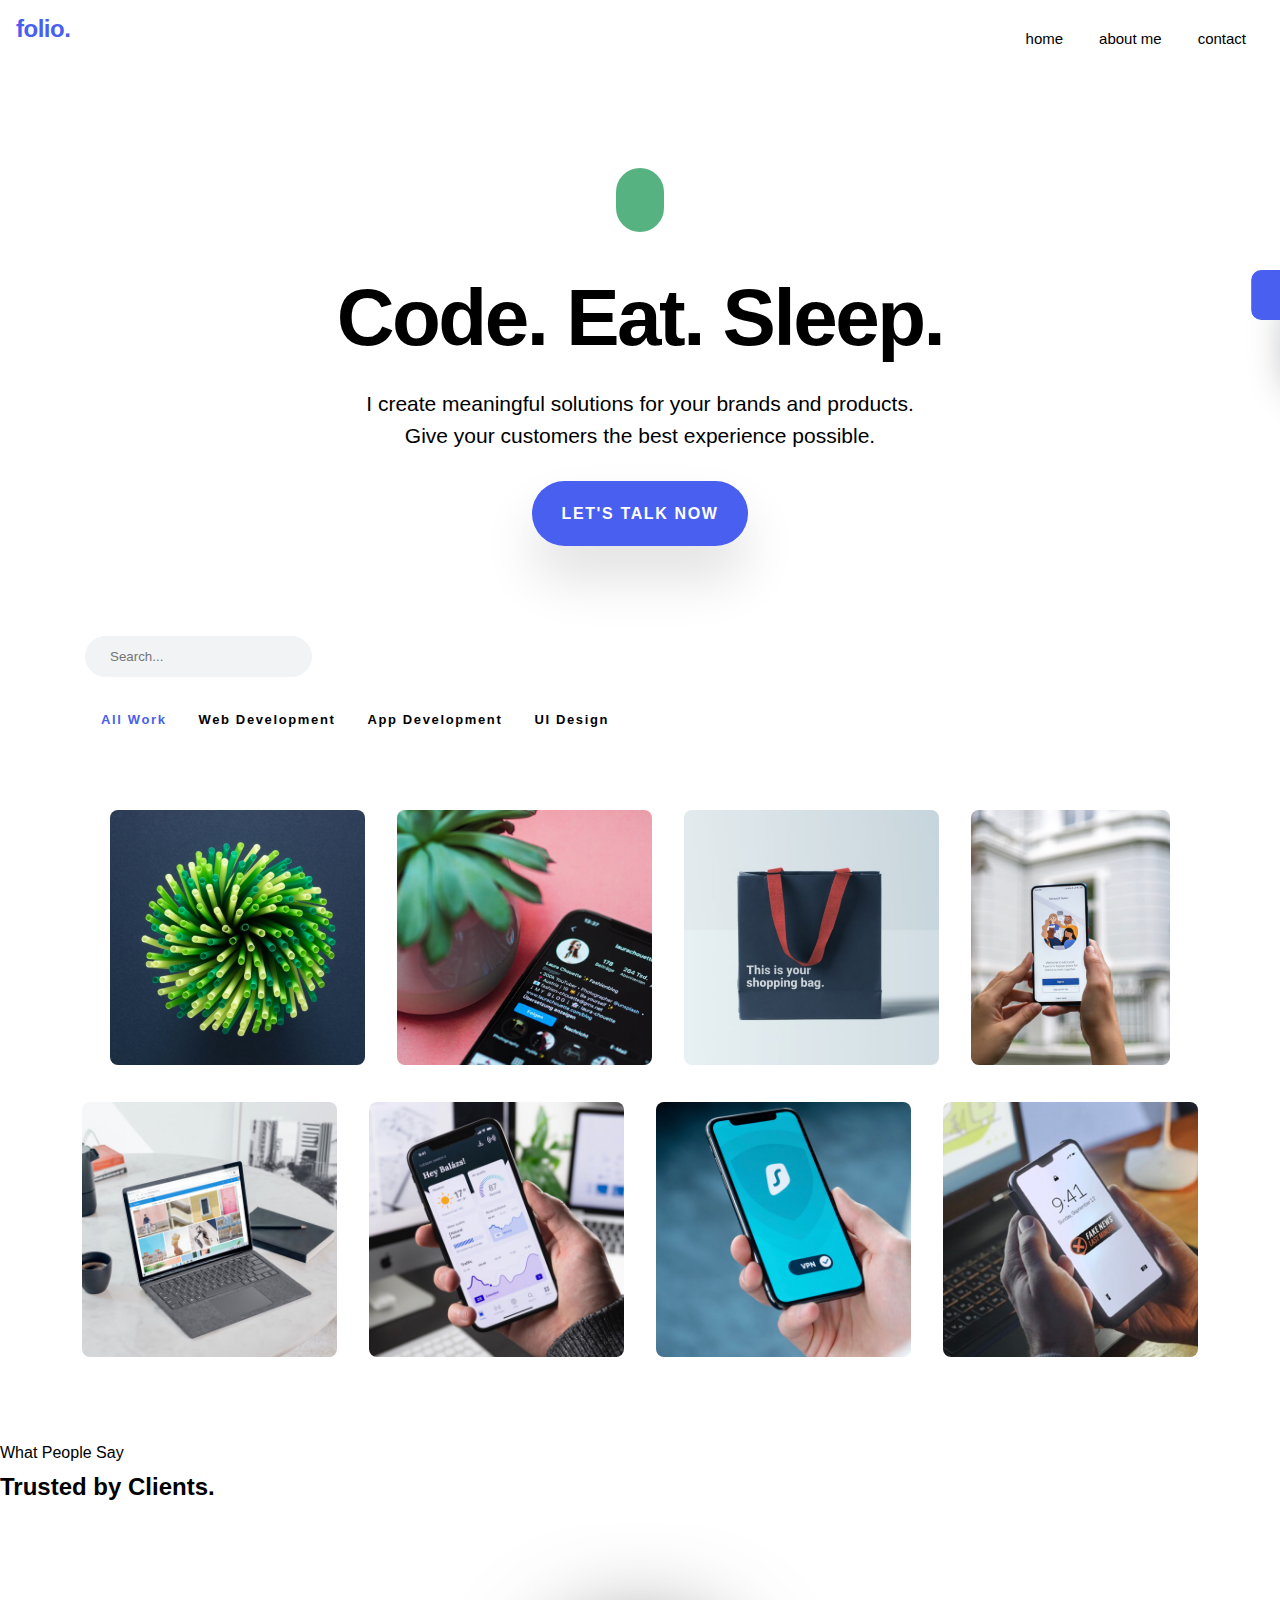
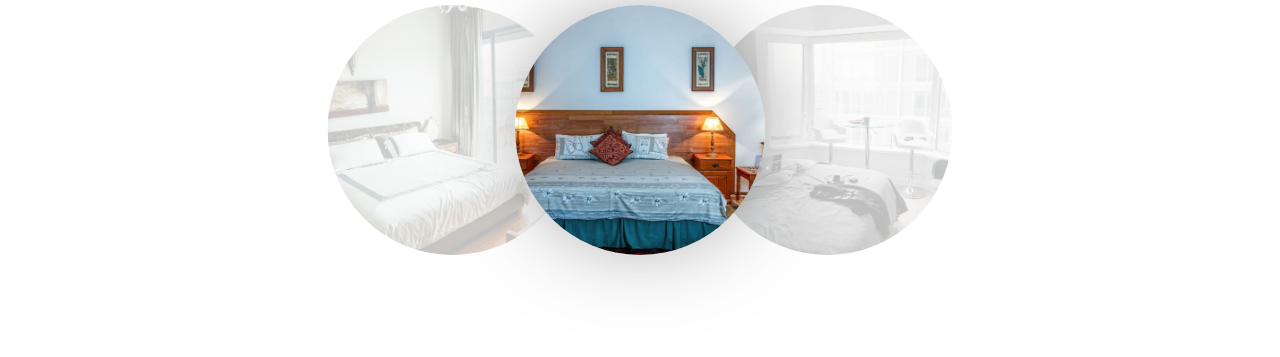
==== index.html @ 7007fe7b "first commit" ====
<!DOCTYPE html>
<html lang="en">
<head>
	<meta charset="UTF-8">
	<meta name="viewport" content="width=device-width, initial-scale=1.0">
	<link rel="stylesheet" href="https://cdnjs.cloudflare.com/ajax/libs/font-awesome/5.15.2/css/all.min.css" integrity="sha512-HK5fgLBL+xu6dm/Ii3z4xhlSUyZgTT9tuc/hSrtw6uzJOvgRr2a9jyxxT1ely+B+xFAmJKVSTbpM/CuL7qxO8w==" crossorigin="anonymous" />
	<link rel="stylesheet" href="css/theme.css">
	<link rel="stylesheet" href="css/base.css">
	<link rel="stylesheet" href="css/styles.css">
	<title>Document</title>
</head>
<body>
	<div class="theme-panel">
		<div class="theme-body">
			<span class="text">Change Theme</span>
			<label class="theme-switch" for="checkbox">
				<div class="btn-group">
					<button id="light" class="switcher-btn" data-toggle="light">Light</button>
					<button id="dark" class="switcher-btn" data-toggle="dark">Dark</button>
				</div>
			</label>
			<button class="theme-tab">
				<i class="fas fa-chevron-left"></i>
			</button>
		</div>
		
	</div>
	<main class="site-wrapper">
		<!-- Header -->
		<header class="site-header">
			<nav class="navbar">
				<div class="brand-logo">
					<a href="index.html"><h2>folio.</h2></a>
				</div>
				<div class="navbar-nav">
					<ul class="ul-defaults-none main-menu">
						<li class="nav-item">Home</li>
						<li class="nav-item" data-open="about">About Me</li>
						<li class="nav-item" data-open="contact">Contact</li>
					</ul>
				</div>
			</nav>
		</header>

		<!-- Hero Section -->
		<section class="hero-bg">
			<div class="container">
				<div class="hero-content">
					<span class="code-icon">
						<i class="fas fa-code"></i>
					</span>
					<div class="hero-message">
						<h2 class="header-lg">Code. Eat. Sleep.</h2>
						<div class="par">I create meaningful solutions for your brands and products.
							<br/>
							Give your customers the best experience possible.</div>
					</div>
					<div class="btn btn-primary rounded-pill hero-cta">
						<a href="#" data-open="contact">Let's talk now</a>
					</div>
				</div>
			</div>
		</section>

		<section class="portfolio-section">
			<div class="container">
				<div class="search-container">
					<label for="search">
						<input id="search" type="text" class="search-input" placeholder="Search...">
						<i class="fas fa-search"></i>
				</label>
				</div>
				<ul class="portfolio-filter-nav ul-defaults-none">
					<li class="filter-link active" data-filter="all">All Work</li>
					<li class="filter-link" data-filter="web">Web Development</li>
					<li class="filter-link" data-filter="apps">App Development</li>
					<li class="filter-link" data-filter="ui">UI Design</li>
				</ul>

			</div>
				<div class="container-fluid">
					<div class="portfolio-grid">
						
						
						<div id="web" class="portfolio-card" data-item="web" data-open="web-1">
							<div class="card-body">
								<img src="./assets/images/portfolio-1.jpg" alt="portfolio item">
								<a href="#" class="card-popup-box">
									<div>Web Development</div>
									<h3>Travel Website</h3>
								</a>
							</div>
						</div>

						<div id="web"  class="portfolio-card" data-item="web" data-open="web-2">
							<div class="card-body">
								<img src="./assets/images/portfolio-2.jpg" alt="portfolio item">
								<a href="#" class="card-popup-box">
									<div>Web Development</div>
									<h3>Food Website</h3>
								</a>
							</div>
						</div>

						<div id="apps" class="portfolio-card" data-item="apps" data-open="app-1">
							<div class="card-body">
								<img src="./assets/images/portfolio-3.jpg" alt="portfolio item">
								<a href="#" class="card-popup-box">
									<div>App Development</div>
									<h3>Travel App</h3>
								</a>
							</div>
						</div>

						<div id="apps" class="portfolio-card" data-item="apps" data-open="app-2">
							<div class="card-body">
								<img src="./assets/images/portfolio-4.jpg" alt="portfolio item">
								<a href="#" class="card-popup-box">
									<div>App Development</div>
									<h3>Food App</h3>
								</a>
							</div>
						</div>

						<div id="web" class="portfolio-card" data-item="web" data-open="web-3">
							<div class="card-body">
								<img src="./assets/images/portfolio-5.jpg" alt="portfolio item">
								<a href="#" class="card-popup-box">
									<div>Web Development</div>
									<h3>Skate Website</h3>
								</a>
							</div>
						</div>

						<div id="ui"  class="portfolio-card" data-item="ui" data-open="ui-1">
							<div class="card-body">
								<img src="./assets/images/portfolio-6.jpg" alt="portfolio item">
								<a href="#" class="card-popup-box">
									<div>UI Design</div>
									<h3>Video Game</h3>
								</a>
							</div>
						</div>

						<div id="ui" class="portfolio-card" data-item="ui" data-open="ui-2">
							<div class="card-body">
								<img src="./assets/images/portfolio-7.jpg" alt="portfolio item">
								<a href="#" class="card-popup-box">
									<div>UI Design</div>
									<h3>Marketing</h3>
								</a>
							</div>
						</div>

						<div id="apps" class="portfolio-card" data-item="apps" data-open="app-3">
							<div class="card-body">
								<img src="./assets/images/portfolio-8.jpg" alt="portfolio item">
								<a href="#" class="card-popup-box">
									<div>App Development</div>
									<h3>Game App</h3>
								</a>
							</div>
						</div>






						<!-- <div id="apps" class="portfolio-card" data-item="apps" data-open="app-1">
							<a href="#" class="card-img">
								Apps
								<img src="./assets/images/portfolio-mas-7.jpg" alt="portfolio item">
							</a>
							<a href="#" class="card-popup-box">App Popup</a>
						</div> -->
					</div>
				</div>
		</section>

		<section class="reviews">
			<div>What People Say</div>
			<h2>Trusted by Clients.</h2>
			<div class="review-container">
				<div class="review-carousel">
					<img class="item" src="./assets/images/1.jpeg">
					<img class="item"src="./assets/images/2.jpeg">
					<img class="item" src="./assets/images/3.jpeg">
				</div>
				<div class="slide-ctrl-container flex-j-center">
					<button class="slide-ctrl">
						<i class="fas fa-arrow-left"></i>
					</button>
					<button class="slide-ctrl">
						<i class="fas fa-arrow-right"></i>
					</button>
				</div>
			</div>
		</section>
	
		<!-- About Modal -->
		<div class="full-site-modal about-block" id="about" data-animation="zoomInOut">
			<div class="page-header container-fluid">
				<div class="brand-logo">Logo</div>
				<button class="close-modal" aria-label="close modal" data-close>x</button>
			</div>
			<div class="modal-body">ABOUT</div>
		</div>
		<!-- Contact Modal -->
		<div class="full-site-modal contact-block" id="contact" data-animation="zoomInOut">
			<div class="page-header container-fluid">
				<div class="brand-logo">Logo</div>
				<button class="close-modal" aria-label="close modal" data-close>x</button>
			</div>
			<div class="modal-body">CONTACT</div>
		</div>

		<div class="modal" id="web-1" data-animation="slideInOutTop">
			<div class="modal-dialog">
				<div class="brand-logo">Logo</div>
				<button class="close-modal" aria-label="close modal" data-close>x</button>
				<div class="modal-body">Web Project 1</div>
			</div>
		</div>

		<div class="modal" id="app-1" data-animation="slideInOutTop">
			<div class="modal-dialog">
				<div class="brand-logo">Logo</div>
				<button class="close-modal" aria-label="close modal" data-close>x</button>
				<div class="modal-body">APP Project 1</div>
			</div>
		</div>

	</main>

		
		<script src="js/main.js"></script>
</body>
</html>
---- css/theme.css ----
:root {
	--animate-duration: 1s;
	--animate-delay: 1s;
	--animate-repeat: 1;
	--bounceEasing: cubic-bezier(0.51, 0.92, 0.24, 1.15);
}

[data-theme='light'] {
	--bg: #fff;
	--bg-panel: #f1f1f1;
	--bg-opposite: #161c2d;
	--color-headings: #161c2d;
	--color-headings-opposite: #fff;
	--color-headings-opacity: rgba(22, 28, 45, 0.5);
	--color-headings-opacity-opposite: rgba(255, 255, 255, 0.5);
	--color-text-opacity: rgba(22,28,45, 0.7);
	--color-text-opacity-opposite: rgba(255, 255, 255,0.7);
	--color-text: #161c2d;
	--color-text-opposite: #fff;
	--btn-border: rgba(3, 3, 3, 0.3);
	--border-color: #c5c5cf;
}

[data-theme='dark'] {
	--bg: #171a23;
	--bg-panel: #f1f1f1;
	--bg-opposite: #fff;
	--color-headings: #fff;
	--color-headings-opposite: #161c2d;
	--color-headings-opacity: rgba(255, 255, 255, 0.5);
	--color-headings-opacity-opposite: rgba(255, 255, 255, 0.5);
	--color-headings-opacity-opposite: rgba(22, 28, 45, 0.5);
	--color-text-opacity: rgba(255, 255, 255,0.7);
	--color-text-opacity-opposite: rgba(22,28,45, 0.7);
	--color-text: #fff;
	--color-text-opposite: #161c2d;
	--btn-border: rgba(255,255,255,.3);
	--border-color: #383F53;
}

[data-theme='light'] .hero-bg {
	background-image: url("../assets/images/hero-pattern.webp");
	background-position: center;
	background-repeat: no-repeat;
	background-size: cover;
	/* height: 500px; */
}
---- css/base.css ----
article,
section,
footer,
header,
main,
nav {
	display: block;
}

*, *::before, *::after {
	box-sizing: border-box;
}

body {
	margin: 0;
	font-family: "Inter", sans-serif;
	font-size: 1rem;
	font-weight: 400;
	line-height: 1.5;
	color: var(--color-text);
	text-align: left;
	background-color: var(--bg);
}

a {
	color: #495fef;
	text-decoration: none;
	background-color: transparent;
}

h1,
h2,
h3,
h4 {
	color: var(--color-headings);
	margin-top: 0.25rem;
	margin-bottom: 0.5rem;
}

button { outline: none; }

.btn {
	font-weight: 700;
	min-width: 175px;
	display: inline-flex;
	align-items: center;
	justify-content: center;
	text-transform: uppercase;
	transition: .4s;
	letter-spacing: 1.63px;
	height: 65px;
	padding-left: 30px;
	padding-right: 30px;
	box-shadow: 0 32px 54px rgba(3, 3, 3, 0.12);
}

.btn:not(:disabled):not(.disabled),
button:not(:disabled):not(.disabled) {
	cursor: pointer;
}


.btn-primary,
.btn-primary a {
	color: #fff;
	background-color: #495fef;
	border-color: #495fef;
}


.rounded-pill {
	border-radius: 50rem;
}

.header-lg {
	font-size: 5rem;
	letter-spacing: -2.5px;
	line-height: 1.05;	
}

.par {
	font-size: 1.3125rem;
	line-height: 1.5;
	padding-top: 1.25rem;
	padding-bottom: 1.875rem;
}

.container,
.container-fluid {
	width: 100%;
	padding-right: 15px;
	padding-left: 15px;
	margin-right: auto;
	margin-left: auto;
}

.container {
	max-width: 1140px;
}

.ul-defaults-none {
	list-style: none;
	margin: 0;
	padding: 0;
}

.flex-j-center {
	display: flex;
	justify-content: center;
}

.flex-a-center {
	display: flex;
	align-items: center;
}
---- css/styles.css ----
.theme-panel {
	position: fixed;
	right: 0;
	transform: translateX(100%);
	top: 30%;
	z-index: 99;
	transition: .4s;
}

.theme-panel.open {
	transform: translate(0);
}

.theme-body {
	box-shadow: 0 22px 34px rgba(22, 28, 45, 0.18);
	border: transparent;
	background-color: #495fef;
	max-width: 185px;
	padding-left: 13px;
	padding-right: 13px;
	padding-top: 15px;
	padding-bottom: 15px;
	text-align: center;
	border-bottom-left-radius: 25px;
	position: relative;
}



.theme-body .text {
	color: #ffffff;
	font-size: 13px;
	font-weight: 700;
	letter-spacing: -0.09px;
	line-height: 26px;
	padding-bottom: 8px;
	display: inline-flex;
}

.theme-body .btn-group {
	box-shadow: 0 12px 34px rgba(22, 28, 45, 0.2);
	border-radius: 33px;
	background-color: #ffffff;
	overflow: hidden;
	display: flex;
	max-width: 153px;
}

.btn-group .switcher-btn {
	background: transparent;
	border: none;
	width: 50%;
	font-size: 11px;
	font-weight: 700;
	height: 42px;
	padding-left: 15px;
	padding-right: 15px;
	letter-spacing: 1.38px;
	text-transform: uppercase;
}

.btn-group .switcher-btn.active {
	background-color: #ced4e7;
}



.theme-body .theme-tab {
	width: 30px;
	height: 50px;
	display: flex;
	align-items: center;
	justify-content: center;
	border: 0;
	background: #495fef;
	color: #fff;
	font-size: 30px;
	position: absolute;
	left: 1px;
	top: 0;
	border-top-left-radius: 10px;
	border-bottom-left-radius: 10px;
	transform: translateX(-100%);
}

.theme-tab i {
	pointer-events: none;
	transition: .4s;
	font-size: 1rem;
}

.theme-panel.open .theme-tab i {
	transform: scaleX(-1);
}

/* Navbar */
.navbar {
	display: flex;
	flex-flow: row nowrap;
	padding: 0.5rem 1rem;
	justify-content: center;
}

.navbar .brand-logo h2 {
	font-size: 1.5rem;
	letter-spacing: -0.5px;
	line-height: 1.42;
}

.navbar .navbar-nav {
	margin-left: auto;
}

.main-menu .nav-item {
	text-transform: lowercase;
	font-size: 15px;
	line-height: 26px;
	padding: 18px;
}

.navbar ul {
	display: flex;
}

/* HERO Section */
.hero-content {
	padding: 5.625rem 0;
	text-align: center;
}

.code-icon {
	background-color: #56b381;
	color: var(--color-headings-opposite); 
	padding: 1.25rem 1.5rem;
	border-radius: 50rem;
	margin-bottom: 2.5rem;
	display: inline-block;
	text-align: center;
}

.code-icon .fa-code {
	display: inline-block;
	font-size: 2rem;
	letter-spacing: -1.2px;
	line-height: 1.375;
	text-transform: none;
	-webkit-font-smoothing: antialiased;
	font-weight: bolder;
}


/* Portfolio */

.search-container label {
	position: relative;
	display: inline-flex;
	align-items: center;
}

.search-input {
	padding: 0.75rem 1.5rem;
	background-color: #f1f3f5;
	border: 1px solid #f1f3f5;
	border-radius: 50rem;
}

.search-input:focus {
	border-color: #4dabf7;
	outline: none;
	box-shadow: inset 0 1px 1px rgba(0,0,0,0.0125), 0 0 8px rgba(34,139,230,0.5);
}

.search-container .fa-search {
	position: absolute;
	right: 10px;
}

.portfolio-filter-nav {
	display: flex;
	flex-wrap: wrap;
	padding: 2rem 0;
}

.portfolio-filter-nav .filter-link {
	padding: 0 1rem;
	font-size: 0.8125rem;
	line-height: 1.63;
	letter-spacing: 1.63px;
	font-weight: 700;
}

.portfolio-filter-nav .filter-link:hover {
	cursor: pointer;
}

.portfolio-filter-nav .filter-link.active {
	color: #495fef;
}


.portfolio-grid {
	display: flex;
	flex-wrap: wrap;
	padding: 3rem 1rem;
	justify-content: center;
}

/* Portfolio Cards */

.portfolio-card {
	position: relative;
	margin: 0 1rem 1.85rem;
	transition: .4s;
	max-width: 255px;
}

.portfolio-card .card-body {
	/* padding: 1em; */
}

.card-img-wrapper {
	/* object-fit: contain; */
	
}

.card-body img {
	object-fit: cover;
	width: 100%;
	height: 255px;
	border-radius: 8px;
}

.portfolio-card .card-footer {
	text-align: center;
	padding: 1rem 0;
}

.card-popup-box {
	position: absolute;
	bottom: 0;
	left: 20px;
	right: 20px;
	opacity: 0;
	transition: .4s;
	z-index: 1;
	padding: 1.25rem 1.875rem;
}

.card-popup-box:before {
	position: absolute;
	content: "";
	background: var(--bg);
	top: 0;
	left: 0;
	right: 0;
	bottom: 0;
	z-index: -1;
	opacity: .9;
	border-radius: 8px;
}

.card-popup-box div {
	pointer-events: none;
	color: var(--color-text-opacity);
	font-size: 0.8125rem;
	line-height: 1.63;
	letter-spacing: 1.63px;
	padding-bottom: 0.5rem;
	font-weight: 700;
	text-transform: uppercase;
}

.card-popup-box h3 {
	margin-bottom: 0;
}

.portfolio-card:hover .card-popup-box {
	bottom: 20px;
	opacity: 1;
}


.card-popup-box h3 {
	pointer-events: none;
	color: var(--color-headings);
	font-size: 1.3125rem;
	letter-spacing: -0.5px;
	font-weight: 700;
}



/* Testimonials */
.reviews {

}

.review-container {

}

.review-slider {

}




/* .transitioning {} */

/* .modal-open .full-site-modal {
	position: fixed;
    width: 100%;
    height: 100%;
    top: 0px;
    left: 0px;
    background-color: rgb(57, 190, 185);
    overflow: auto;
    z-index: 9999;
    opacity: 1;
    animation-duration: 1s;
} */



.review-container {
	margin: 100px 0;
}
.review-carousel {
	display: flex;
	justify-content: center;
	user-select: none;
	height: 250px;
}

.review-carousel .item {
  position: absolute;
  width: 250px;
  height: 250px;
  border-radius: 50%;
  overflow: hidden;
  transition: all 300ms ease-in-out;
  z-index: -1;
	opacity: 0;
}

.item {
  width: 100%;
  height: 100%;
	object-fit: cover;
}

.item.active {
  opacity: 1;
  z-index: 99;
	box-shadow: 0px 0px 105px -35px rgba(0, 0, 0, 0.75);
	transform: translateX(0);
}

.item.prev {
  z-index: 2;
  opacity: 0.25;
	transform: translateX(-75%)
}

.item.next {
  z-index: 2;
  opacity: 0.25;
  transform: translateX(75%);
}

.slide-ctrl {
  /* color: #fff; */
  font-size: 32px;
  cursor: pointer;
	transition: all 300ms ease-in-out;
	opacity: 0.75;

}

.slide-ctrl:hover {
  opacity: 1;
}

.slide-ctrl:before {
  content: "";
  width: 50px;
  height: 50px;
  background-color: rgba(0, 0, 0, 1);
  border-radius: 50%;
  z-index: -99;
}

button.slide-ctrl {
	background: none;
	border: none;
	outline: none;
}
.slide-ctrl:nth-child(1) {
  padding-right: 5px;
}

.slide-ctrl:nth-child(2) {
  padding-left: 5px;
}

.modal {
  display: flex;
  align-items: center;
  justify-content: center;
  background: rgba(0, 0, 0, 0.8);
	cursor: pointer;
	opacity: 0.8;
}

.modal,
.full-site-modal {
  position: fixed;
  top: 0;
  left: 0;
  right: 0;
  bottom: 0;
  padding: 1rem;
  visibility: hidden;
  opacity: 0;
  transition: all 0.35s ease-in;
}

.modal-dialog {
  position: relative;
  max-width: 800px;
  max-height: 80vh;
  border-radius: 5px;
  background: rgba(0, 0, 0, 0.8);
  overflow: auto;
	cursor: default;
	width: 100%;
}

.full-site-modal {
	background: rgb(57, 190, 185);
}

.full-site-modal.is-visible,
.modal.is-visible {
  visibility: visible;
  opacity: 1;
}


.modal-dialog {
  position: relative;
  max-width: 800px;
  max-height: 80vh;
  border-radius: 5px;
  background: var(--white);
  overflow: auto;
  cursor: default;
}





[data-animation].full-site-modal {
  opacity: 0;
  transition: all 0.5s var(--bounceEasing);
}

[data-animation].is-visible.full-site-modal {
  opacity: 1;
  transition-delay: 0.2s;
}

[data-animation="slideInOutDown"].full-site-modal {
  transform: translateY(100%);
}

[data-animation="slideInOutTop"].full-site-modal {
  transform: translateY(-100%);
}

[data-animation="slideInOutLeft"].full-site-modal {
  transform: translateX(-100%);
}

[data-animation="slideInOutRight"].full-site-modal {
  transform: translateX(100%);
}

[data-animation="zoomInOut"].full-site-modal {
  transform: scale(0.2);
}

[data-animation="zoomInOut"].is-visible.full-site-modal,
[data-animation="slideInOutLeft"].is-visible.full-site-modal {
  transform: none;
}
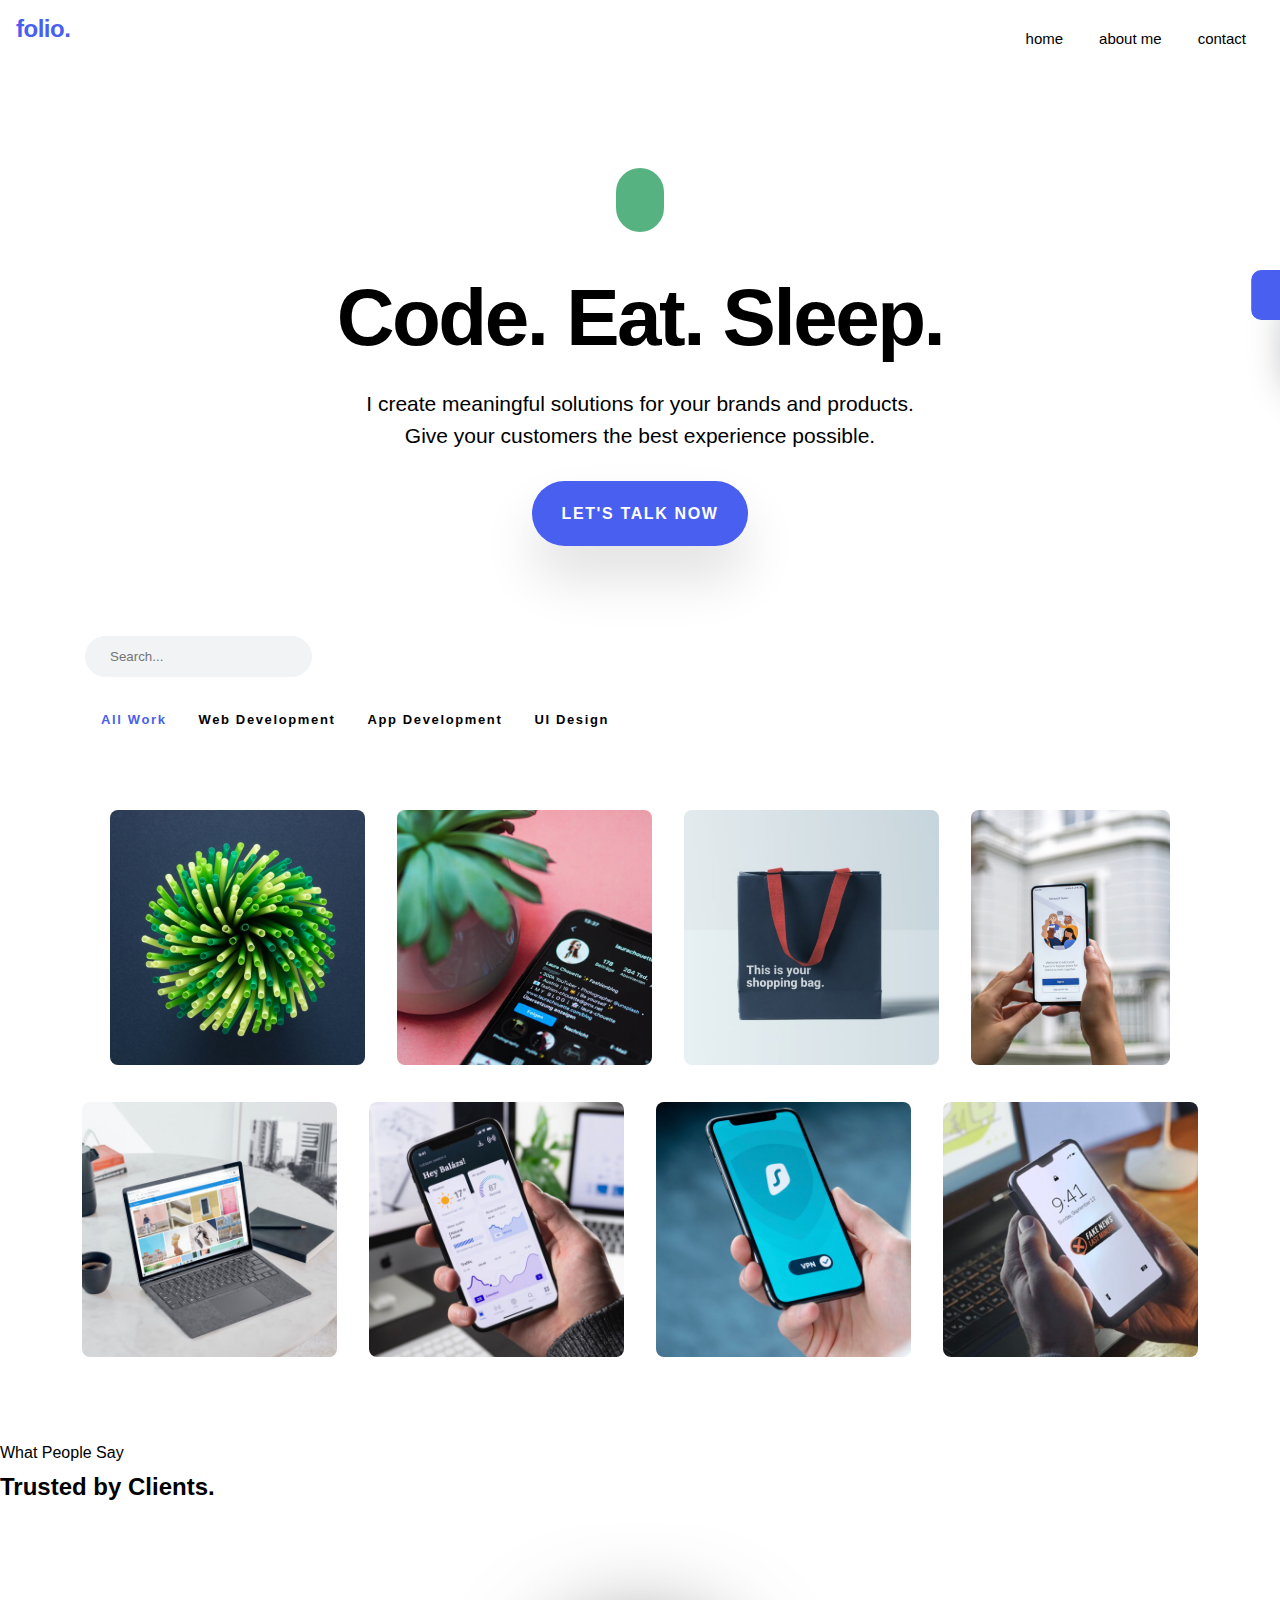
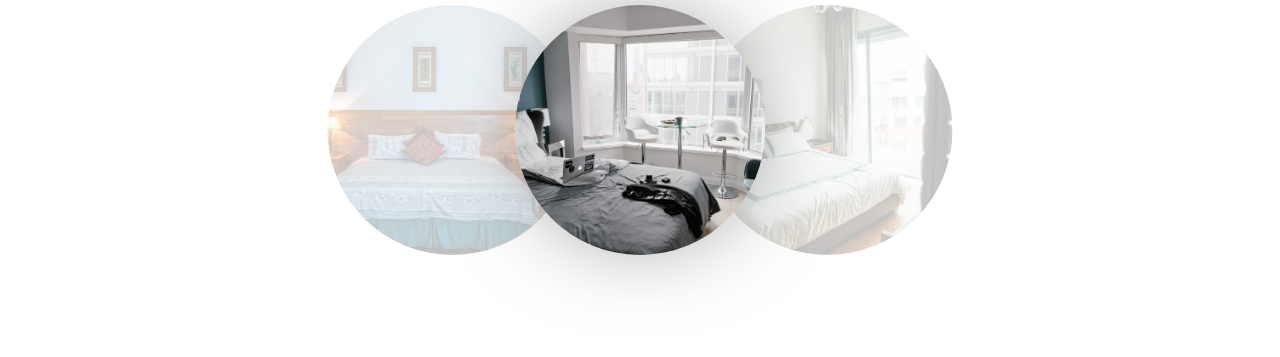
==== commit cc10450a: "removed files" ====
--- a/index.html
+++ b/index.html
@@ -4,9 +4,9 @@
 	<meta charset="UTF-8">
 	<meta name="viewport" content="width=device-width, initial-scale=1.0">
 	<link rel="stylesheet" href="https://cdnjs.cloudflare.com/ajax/libs/font-awesome/5.15.2/css/all.min.css" integrity="sha512-HK5fgLBL+xu6dm/Ii3z4xhlSUyZgTT9tuc/hSrtw6uzJOvgRr2a9jyxxT1ely+B+xFAmJKVSTbpM/CuL7qxO8w==" crossorigin="anonymous" />
-	<link rel="stylesheet" href="css/theme.css">
-	<link rel="stylesheet" href="css/base.css">
-	<link rel="stylesheet" href="css/styles.css">
+	<link rel="stylesheet" href="./css/theme.css">
+	<link rel="stylesheet" href="./css/base.css">
+	<link rel="stylesheet" href="./css/styles.css">
 	<title>Document</title>
 </head>
 <body>
@@ -114,7 +114,7 @@
 
 						<div id="apps" class="portfolio-card" data-item="apps" data-open="app-2">
 							<div class="card-body">
-								<img src="./assets/images/portfolio-4.jpg" alt="portfolio item">
+								<img src="/assets/images/portfolio-4.jpg" alt="portfolio item">
 								<a href="#" class="card-popup-box">
 									<div>App Development</div>
 									<h3>Food App</h3>
@@ -161,19 +161,6 @@
 								</a>
 							</div>
 						</div>
-
-
-
-
-
-
-						<!-- <div id="apps" class="portfolio-card" data-item="apps" data-open="app-1">
-							<a href="#" class="card-img">
-								Apps
-								<img src="./assets/images/portfolio-mas-7.jpg" alt="portfolio item">
-							</a>
-							<a href="#" class="card-popup-box">App Popup</a>
-						</div> -->
 					</div>
 				</div>
 		</section>
@@ -183,9 +170,9 @@
 			<h2>Trusted by Clients.</h2>
 			<div class="review-container">
 				<div class="review-carousel">
-					<img class="item" src="./assets/images/1.jpeg">
-					<img class="item"src="./assets/images/2.jpeg">
-					<img class="item" src="./assets/images/3.jpeg">
+					<img class="item" src="../assets/images/1.jpeg">
+					<img class="item"src="../assets/images/2.jpeg">
+					<img class="item" src="../assets/images/3.jpeg">
 				</div>
 				<div class="slide-ctrl-container flex-j-center">
 					<button class="slide-ctrl">
@@ -234,6 +221,6 @@
 	</main>
 
 		
-		<script src="js/main.js"></script>
+		<script src="../js/main.js"></script>
 </body>
 </html>--- a/css/styles.css
+++ b/css/styles.css
@@ -25,8 +25,6 @@
 	position: relative;
 }
 
-
-
 .theme-body .text {
 	color: #ffffff;
 	font-size: 13px;
@@ -62,8 +60,6 @@
 .btn-group .switcher-btn.active {
 	background-color: #ced4e7;
 }
-
-
 
 .theme-body .theme-tab {
 	width: 30px;
@@ -197,7 +193,11 @@
 	color: #495fef;
 }
 
-
+.portfolio-section {
+	max-width: 1400px;
+	width: 100%;
+	margin: auto;
+}
 .portfolio-grid {
 	display: flex;
 	flex-wrap: wrap;
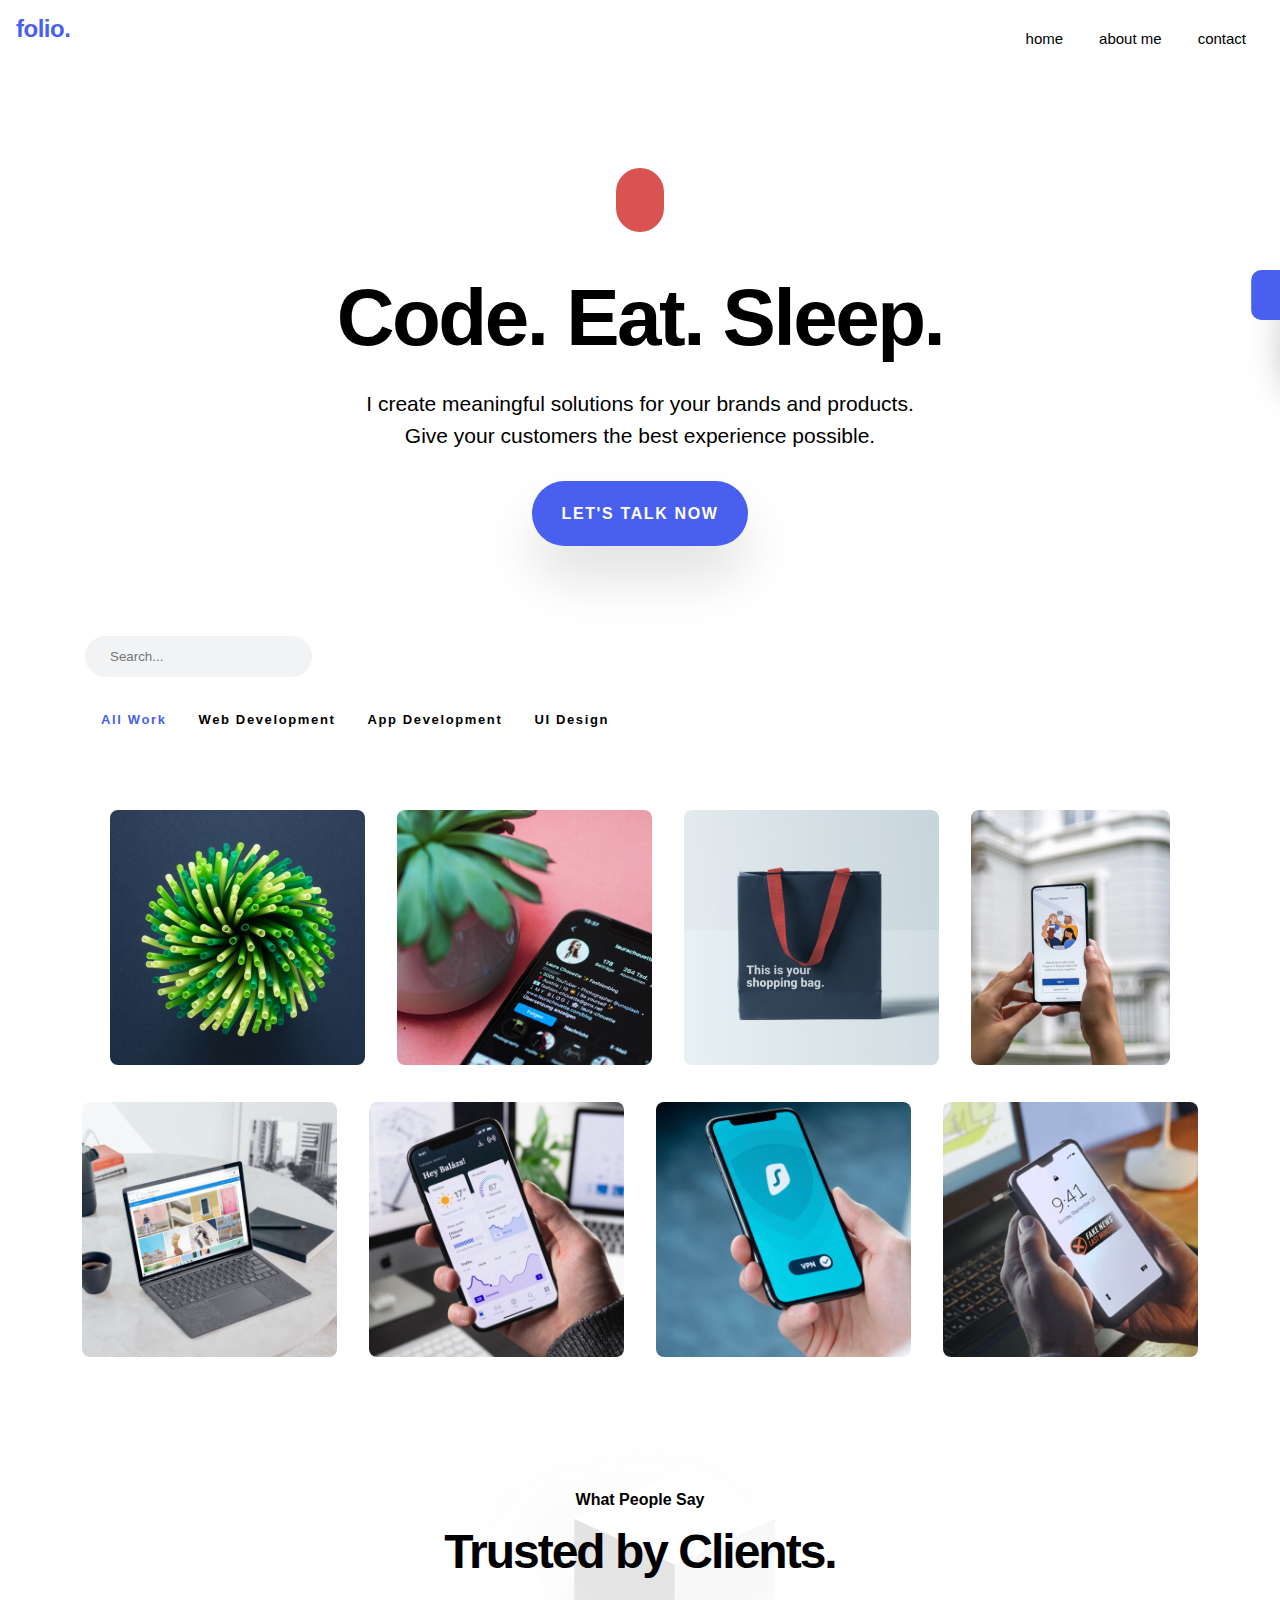
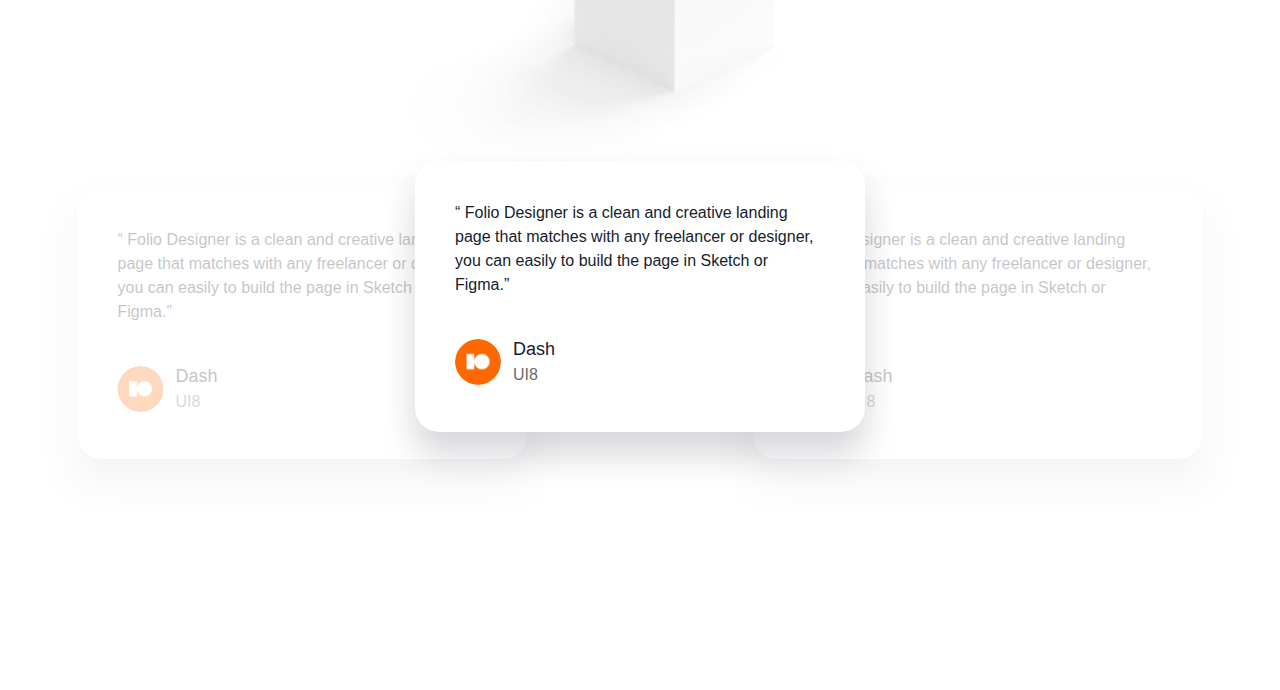
==== commit 69b909f0: "polished up theme" ====
--- a/index.html
+++ b/index.html
@@ -15,7 +15,7 @@
 			<span class="text">Change Theme</span>
 			<label class="theme-switch" for="checkbox">
 				<div class="btn-group">
-					<button id="light" class="switcher-btn" data-toggle="light">Light</button>
+					<button id="light" class="switcher-btn active" data-toggle="light">Light</button>
 					<button id="dark" class="switcher-btn" data-toggle="dark">Dark</button>
 				</div>
 			</label>
@@ -165,14 +165,62 @@
 				</div>
 		</section>
 
-		<section class="reviews">
-			<div>What People Say</div>
-			<h2>Trusted by Clients.</h2>
+		<section class="reviews section-spacer">
+			<div class="review-title">What People Say</div>
+			<h2 class="header-md">Trusted by Clients.</h2>
+			<div class="review-preview">
+				<img src="./assets/images/review-cube.png" alt="cube">
+			</div>
 			<div class="review-container">
 				<div class="review-carousel">
-					<img class="item" src="../assets/images/1.jpeg">
+
+					<div class="review-item">
+						<div class="review-text">
+							“ Folio Designer is a clean and creative landing page that matches with any freelancer or designer, you can easily to build the page in Sketch or Figma.”
+						</div>
+						<div class="review-author">
+							<div class="avatar">
+								<img src="./assets/images/ava-1.jpg" alt="avatar">
+							</div>
+							<div class="details">
+								<div class="h5">Dash</div>
+								<div class="company">UI8</div>
+							</div>
+						</div>
+					</div>
+
+					<div class="review-item">
+						<div class="review-text">
+							“ Folio Designer is a clean and creative landing page that matches with any freelancer or designer, you can easily to build the page in Sketch or Figma.”
+						</div>
+						<div class="review-author">
+							<div class="avatar">
+								<img src="./assets/images/ava-1.jpg" alt="avatar">
+							</div>
+							<div class="details">
+								<div class="h5">Dash</div>
+								<div class="company">UI8</div>
+							</div>
+						</div>
+					</div>
+
+					<div class="review-item">
+						<div class="review-text">
+							“ Folio Designer is a clean and creative landing page that matches with any freelancer or designer, you can easily to build the page in Sketch or Figma.”
+						</div>
+						<div class="review-author">
+							<div class="avatar">
+								<img src="./assets/images/ava-1.jpg" alt="avatar">
+							</div>
+							<div class="details">
+								<div class="h5">Dash</div>
+								<div class="company">UI8</div>
+							</div>
+						</div>
+					</div>
+					<!-- <img class="item" src="../assets/images/1.jpeg">
 					<img class="item"src="../assets/images/2.jpeg">
-					<img class="item" src="../assets/images/3.jpeg">
+					<img class="item" src="../assets/images/3.jpeg"> -->
 				</div>
 				<div class="slide-ctrl-container flex-j-center">
 					<button class="slide-ctrl">
--- a/css/base.css
+++ b/css/base.css
@@ -78,6 +78,11 @@
 	line-height: 1.05;	
 }
 
+.header-md {
+	font-size: 3rem;
+	letter-spacing: -2px;
+}
+
 .par {
 	font-size: 1.3125rem;
 	line-height: 1.5;
@@ -98,6 +103,10 @@
 	max-width: 1140px;
 }
 
+.section-spacer {
+	margin: 3rem 0;
+}
+
 .ul-defaults-none {
 	list-style: none;
 	margin: 0;
--- a/css/styles.css
+++ b/css/styles.css
@@ -5,6 +5,7 @@
 	top: 30%;
 	z-index: 99;
 	transition: .4s;
+	z-index: 100;
 }
 
 .theme-panel.open {
@@ -112,6 +113,7 @@
 	font-size: 15px;
 	line-height: 26px;
 	padding: 18px;
+	cursor: pointer;
 }
 
 .navbar ul {
@@ -125,8 +127,9 @@
 }
 
 .code-icon {
-	background-color: #56b381;
-	color: var(--color-headings-opposite); 
+	/* background-color: #56b381; */
+	background-color: #DA5252;
+	color: var(--color-text); 
 	padding: 1.25rem 1.5rem;
 	border-radius: 50rem;
 	margin-bottom: 2.5rem;
@@ -292,39 +295,34 @@
 
 /* Testimonials */
 .reviews {
-
+	text-align: center;
+	position: relative;
+	/* background: radial-gradient(75.22% 75.22% at 20.49% 12.79%, #FFFFFF 0%, rgba(228, 231, 233, 0.502295) 100%); */
+}
+
+.reviews .review-title {
+	line-height: 1.4;
+	font-weight: 600;
 }
 
 .review-container {
-
-}
-
-.review-slider {
-
-}
-
-
-
-
-/* .transitioning {} */
-
-/* .modal-open .full-site-modal {
-	position: fixed;
-    width: 100%;
-    height: 100%;
-    top: 0px;
-    left: 0px;
-    background-color: rgb(57, 190, 185);
-    overflow: auto;
-    z-index: 9999;
-    opacity: 1;
-    animation-duration: 1s;
-} */
-
-
-
-.review-container {
-	margin: 100px 0;
+	margin: 200px 0;
+}
+
+.review-preview {
+	position: absolute;
+	top: -7rem;
+	opacity: .5;
+	pointer-events: none;
+	max-width: 500px;
+	left: 0;
+	right: 0;
+	margin: 0 auto;
+	z-index: -1;
+}
+
+.review-preview img {
+	width: 100%
 }
 .review-carousel {
 	display: flex;
@@ -333,42 +331,76 @@
 	height: 250px;
 }
 
-.review-carousel .item {
+.review-carousel .review-item {
   position: absolute;
-  width: 250px;
-  height: 250px;
-  border-radius: 50%;
-  overflow: hidden;
   transition: all 300ms ease-in-out;
   z-index: -1;
 	opacity: 0;
-}
-
-.item {
-  width: 100%;
-  height: 100%;
-	object-fit: cover;
-}
-
-.item.active {
+	padding: 2.5rem;
+	border-radius: 24px;
+	background: white;
+	color: #161c2d;
+	max-width: 450px;
+	width: 100%;
+	box-shadow: 0 22px 34px rgba(22, 28, 45, 0.18);
+}
+
+.review-text {
+	padding-bottom: 2.5rem;
+	border-radius: 24px;
+	text-align: left;
+}
+
+.review-author {
+	display: inline-flex;
+	align-items: center;
+	width: 100%;
+	text-align: left;	
+}
+
+.avatar {
+	width: 46px;
+	height: 46px;
+	margin-right: 12px;
+}
+
+.avatar img {
+	display: block;
+	width: 100%;
+	min-height: 100%;
+	border-radius: 50%;
+}
+
+.h5 {
+	font-size: 18px;
+	line-height: 1.44444;
+}
+
+.company {
+	color: #6b6b6b;
+}
+
+.review-item.active {
   opacity: 1;
   z-index: 99;
-	box-shadow: 0px 0px 105px -35px rgba(0, 0, 0, 0.75);
-	transform: translateX(0);
-}
-
-.item.prev {
+	transform: translate(0, -10%);
+}
+
+.review-item.prev {
   z-index: 2;
   opacity: 0.25;
 	transform: translateX(-75%)
 }
 
-.item.next {
+.review-item.next {
   z-index: 2;
   opacity: 0.25;
   transform: translateX(75%);
 }
 
+.slide-ctrl-container {
+	margin-top: 50px
+}
 .slide-ctrl {
   /* color: #fff; */
   font-size: 32px;
@@ -395,13 +427,15 @@
 	background: none;
 	border: none;
 	outline: none;
-}
+	color: var(--color-text);
+}
+
 .slide-ctrl:nth-child(1) {
-  padding-right: 5px;
+  padding-right: 10px;
 }
 
 .slide-ctrl:nth-child(2) {
-  padding-left: 5px;
+  padding-left: 10px;
 }
 
 .modal {
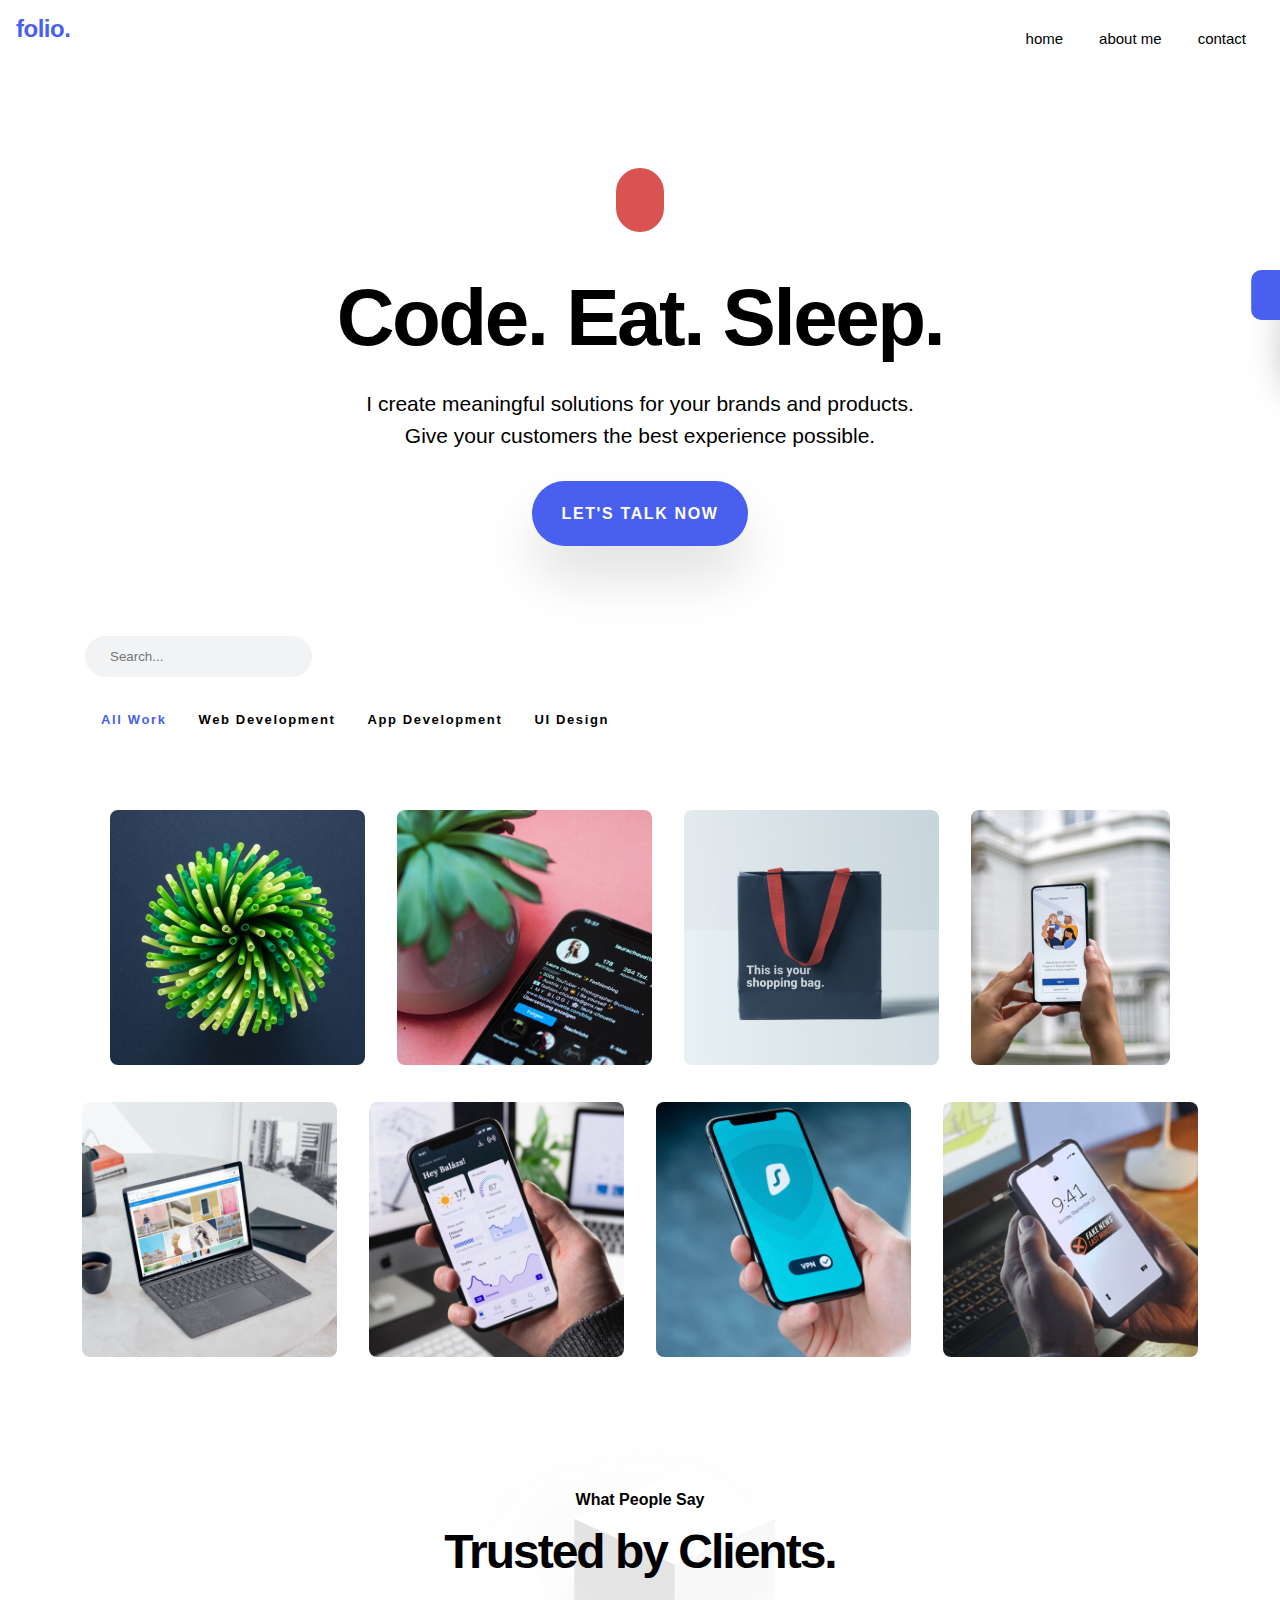
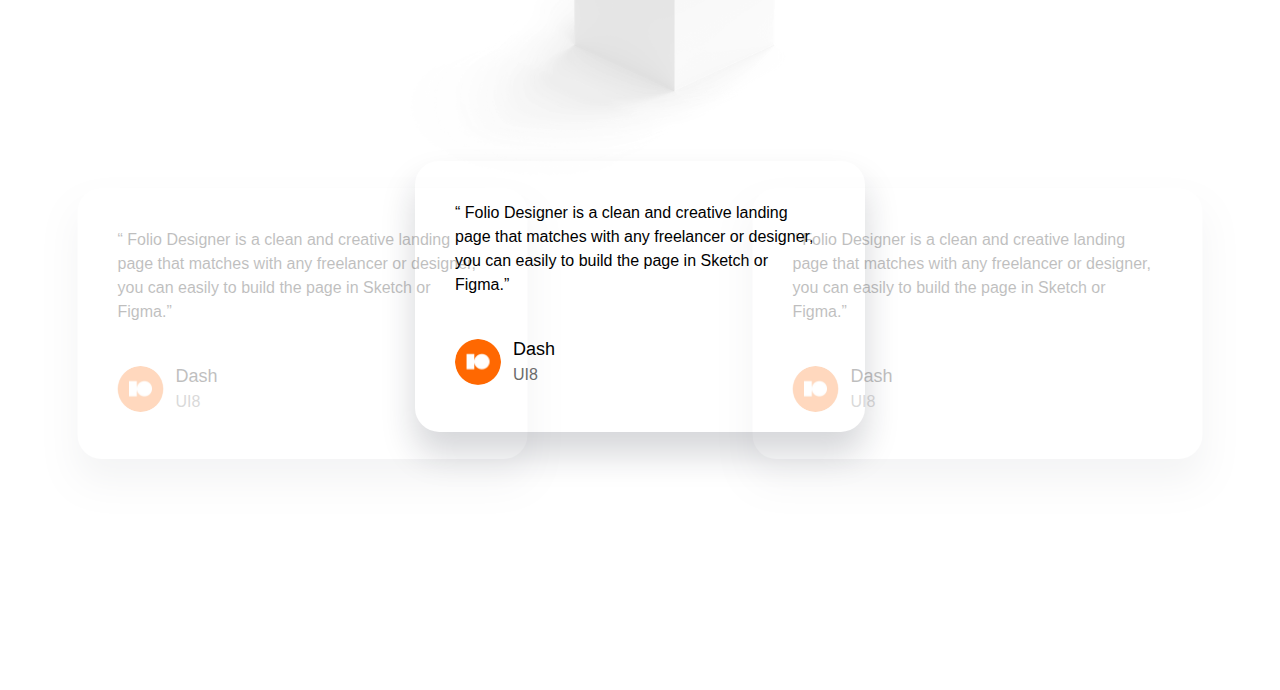
==== commit 8b292d60: "finished core site features. Only a few mobile touchups" ====
--- a/index.html
+++ b/index.html
@@ -7,6 +7,7 @@
 	<link rel="stylesheet" href="./css/theme.css">
 	<link rel="stylesheet" href="./css/base.css">
 	<link rel="stylesheet" href="./css/styles.css">
+	<link rel="stylesheet" href="./css/pages.css">
 	<title>Document</title>
 </head>
 <body>
@@ -51,7 +52,7 @@
 					</span>
 					<div class="hero-message">
 						<h2 class="header-lg">Code. Eat. Sleep.</h2>
-						<div class="par">I create meaningful solutions for your brands and products.
+						<div class="sub-header">I create meaningful solutions for your brands and products.
 							<br/>
 							Give your customers the best experience possible.</div>
 					</div>
@@ -62,6 +63,7 @@
 			</div>
 		</section>
 
+		<!-- Portfolio Section -->
 		<section class="portfolio-section">
 			<div class="container">
 				<div class="search-container">
@@ -76,12 +78,10 @@
 					<li class="filter-link" data-filter="apps">App Development</li>
 					<li class="filter-link" data-filter="ui">UI Design</li>
 				</ul>
-
 			</div>
 				<div class="container-fluid">
 					<div class="portfolio-grid">
 						
-						
 						<div id="web" class="portfolio-card" data-item="web" data-open="web-1">
 							<div class="card-body">
 								<img src="./assets/images/portfolio-1.jpg" alt="portfolio item">
@@ -165,6 +165,7 @@
 				</div>
 		</section>
 
+		<!-- Reviews Section -->
 		<section class="reviews section-spacer">
 			<div class="review-title">What People Say</div>
 			<h2 class="header-md">Trusted by Clients.</h2>
@@ -218,9 +219,7 @@
 							</div>
 						</div>
 					</div>
-					<!-- <img class="item" src="../assets/images/1.jpeg">
-					<img class="item"src="../assets/images/2.jpeg">
-					<img class="item" src="../assets/images/3.jpeg"> -->
+
 				</div>
 				<div class="slide-ctrl-container flex-j-center">
 					<button class="slide-ctrl">
@@ -233,42 +232,231 @@
 			</div>
 		</section>
 	
-		<!-- About Modal -->
-		<div class="full-site-modal about-block" id="about" data-animation="zoomInOut">
-			<div class="page-header container-fluid">
-				<div class="brand-logo">Logo</div>
-				<button class="close-modal" aria-label="close modal" data-close>x</button>
-			</div>
-			<div class="modal-body">ABOUT</div>
-		</div>
-		<!-- Contact Modal -->
-		<div class="full-site-modal contact-block" id="contact" data-animation="zoomInOut">
-			<div class="page-header container-fluid">
-				<div class="brand-logo">Logo</div>
-				<button class="close-modal" aria-label="close modal" data-close>x</button>
-			</div>
-			<div class="modal-body">CONTACT</div>
-		</div>
-
+		<!-- ** MODALS ** -->
+		<!-- About Page Modal -->
+		<div class="full-site-modal page-block" id="about" data-animation="zoomInOut">
+			<div class="container-fluid about">
+				<header class="modal-header">
+					<h3>ABOUT PAGE</h3>
+					<i class="fas fa-times" aria-label="close modal" data-close></i>
+				</header>
+				<div class="modal-body">
+					<div class="about-img">
+						<img src="./assets/images/4.jpg" alt="head shot">
+					</div>
+					<div class="about-text">
+						<h2 class="header-md">Jason Brewer</h2>
+						<p>Full Stack Developer based in Texas, USA. Nobody can see how elegant my code is...so I snapshot it, frame it, and hang it on my wall.</p>
+						<p>I write code like I diet - lean. jk. It's more like Taco Bell Beefy 5 Layer Burritos...which is still leaner than some other foods.</p>
+						<div class="contact-me-block">
+							<div>Email Me:</div>
+							<a href="mailto:jason@devslopes.com">jason@devslopes.com</a>
+						</div>
+					</div>
+				</div>
+				<div class="marquee">
+					<ul class="marquee-content">
+						<li><i class="fab fa-github"></i></li>
+						<li><i class="fab fa-codepen"></i></li>
+						<li><i class="fab fa-dev"></i></li>
+						<li><i class="fab fa-react"></i></li>
+						<li><i class="fab fa-vuejs"></i></li>
+						<li><i class="fab fa-angular"></i></li>
+						<li><i class="fab fa-node"></i></li>
+						<li><i class="fab fa-aws"></i></li>
+						<li><i class="fab fa-docker"></i></li>
+						<li><i class="fab fa-android"></i></li>
+					</ul>
+				</div>
+			</div>
+		</div>
+
+		<!-- Contact Page Modal -->
+		<div class="full-site-modal page-block" id="contact" data-animation="zoomInOut">
+			<div class="container-fluid contact">
+				<header class="modal-header">
+					<h3>CONTACT PAGE</h3>
+					<i class="fas fa-times" aria-label="close modal" data-close></i>
+				</header>
+				<div class="modal-body">
+					<div class="contact-text">
+						<h2 class="header-md">Jason Brewer</h2>
+						<div class="">Have a project or question? Send me a message</div>
+						<div class="">I will reply within 48 hours.</div>
+					</div>
+					<form class="folio-form">
+						<input name="name" class="form-control" type="text" placeholder="Name">
+						<input name="email" class="form-control" type="email" placeholder="Email">
+						<input name="subject"class="form-control" type="text" placeholder="Subject">
+						<textarea class="form-control" name="message" cols="30" rows="3" placeholder="Write your message"></textarea>
+						<input type="submit" value="send" class="btn btn-primary rounded-pill hero-cta">
+					</form>
+				</div>
+			</div>
+		</div>
+
+		<!-- Web 1 -->
 		<div class="modal" id="web-1" data-animation="slideInOutTop">
 			<div class="modal-dialog">
-				<div class="brand-logo">Logo</div>
-				<button class="close-modal" aria-label="close modal" data-close>x</button>
-				<div class="modal-body">Web Project 1</div>
-			</div>
-		</div>
-
+				<header class="modal-header">
+					<h3>Web Project 1</h3>
+					<i class="fas fa-times" aria-label="close modal" data-close></i>
+				</header>
+				<div class="modal-body">
+					<div class="img-wrapper">
+						<img src="./assets/images/portfolio-1.jpg" alt="portfolio item">
+					</div>
+					<div class="text-wrapper">
+						<p><strong>My first awesome website</strong></p>
+						<p>Lorem ipsum dolor sit amet consectetur adipisicing elit. Quo repellendus reprehenderit accusamus totam ratione!</p>
+						<p>Nor again is there anyone who loves or pursues or desires to obtain pain of itself, because it is pain, </p>
+					</div>
+				</div>
+			</div>
+		</div>
+		
+		<!-- Web 2 -->
+		<div class="modal" id="web-2" data-animation="slideInOutTop">
+			<div class="modal-dialog">
+				<header class="modal-header">
+					<h3>Web Project 2</h3>
+					<i class="fas fa-times" aria-label="close modal" data-close></i>
+				</header>
+				<div class="modal-body">
+					<div class="img-wrapper">
+						<img src="./assets/images/portfolio-2.jpg" alt="portfolio item">
+					</div>
+					<div class="text-wrapper">
+						<p><strong>My Second awesome website</strong></p>
+						<p>Lorem ipsum dolor sit amet consectetur adipisicing elit. Quo repellendus reprehenderit accusamus totam ratione!</p>
+						<p>Nor again is there anyone who loves or pursues or desires to obtain pain of itself, because it is pain, </p>
+					</div>
+				</div>
+			</div>
+		</div>
+		
+		<!-- App 1 -->
 		<div class="modal" id="app-1" data-animation="slideInOutTop">
 			<div class="modal-dialog">
-				<div class="brand-logo">Logo</div>
-				<button class="close-modal" aria-label="close modal" data-close>x</button>
-				<div class="modal-body">APP Project 1</div>
-			</div>
-		</div>
-
+				<header class="modal-header">
+					<h3>App Project 1</h3>
+					<i class="fas fa-times" aria-label="close modal" data-close></i>
+				</header>
+				<div class="modal-body">
+					<div class="img-wrapper">
+						<img src="./assets/images/portfolio-3.jpg" alt="portfolio item">
+					</div>
+					<div class="text-wrapper">
+						<p><strong>My First awesome app</strong></p>
+						<p>Lorem ipsum dolor sit amet consectetur adipisicing elit. Quo repellendus reprehenderit accusamus totam ratione!</p>
+						<p>Nor again is there anyone who loves or pursues or desires to obtain pain of itself, because it is pain, </p>
+					</div>
+				</div>
+			</div>
+		</div>
+		
+		<!-- App 2 -->
+		<div class="modal" id="app-2" data-animation="slideInOutTop">
+			<div class="modal-dialog">
+				<header class="modal-header">
+					<h3>App Project 2</h3>
+					<i class="fas fa-times" aria-label="close modal" data-close></i>
+				</header>
+				<div class="modal-body">
+					<div class="img-wrapper">
+						<img src="./assets/images/portfolio-4.jpg" alt="portfolio item">
+					</div>
+					<div class="text-wrapper">
+						<p><strong>My Second awesome app</strong></p>
+						<p>Lorem ipsum dolor sit amet consectetur adipisicing elit. Quo repellendus reprehenderit accusamus totam ratione!</p>
+						<p>Nor again is there anyone who loves or pursues or desires to obtain pain of itself, because it is pain, </p>
+					</div>
+				</div>
+			</div>
+		</div>
+		
+		<!-- Web 3 -->
+		<div class="modal" id="web-3" data-animation="slideInOutTop">
+			<div class="modal-dialog">
+				<header class="modal-header">
+					<h3>Web Project 3</h3>
+					<i class="fas fa-times" aria-label="close modal" data-close></i>
+				</header>
+				<div class="modal-body">
+					<div class="img-wrapper">
+						<img src="./assets/images/portfolio-5.jpg" alt="portfolio item">
+					</div>
+					<div class="text-wrapper">
+						<p><strong>My Third awesome website</strong></p>
+						<p>Lorem ipsum dolor sit amet consectetur adipisicing elit. Quo repellendus reprehenderit accusamus totam ratione!</p>
+						<p>Nor again is there anyone who loves or pursues or desires to obtain pain of itself, because it is pain, </p>
+					</div>
+				</div>
+			</div>
+		</div>
+		
+		<!-- UI 1 -->
+		<div class="modal" id="ui-1" data-animation="slideInOutTop">
+			<div class="modal-dialog">
+				<header class="modal-header">
+					<h3>UI Project 1</h3>
+					<i class="fas fa-times" aria-label="close modal" data-close></i>
+				</header>
+				<div class="modal-body">
+					<div class="img-wrapper">
+						<img src="./assets/images/portfolio-6.jpg" alt="portfolio item">
+					</div>
+					<div class="text-wrapper">
+						<p><strong>My First awesome UI</strong></p>
+						<p>Lorem ipsum dolor sit amet consectetur adipisicing elit. Quo repellendus reprehenderit accusamus totam ratione!</p>
+						<p>Nor again is there anyone who loves or pursues or desires to obtain pain of itself, because it is pain, </p>
+					</div>
+				</div>
+			</div>
+		</div>
+	
+		<!-- UI 2 -->
+		<div class="modal" id="ui-2" data-animation="slideInOutTop">
+			<div class="modal-dialog">
+				<header class="modal-header">
+					<h3>UI Project 2</h3>
+					<i class="fas fa-times" aria-label="close modal" data-close></i>
+				</header>
+				<div class="modal-body">
+					<div class="img-wrapper">
+						<img src="./assets/images/portfolio-7.jpg" alt="portfolio item">
+					</div>
+					<div class="text-wrapper">
+						<p><strong>My Second awesome UI</strong></p>
+						<p>Lorem ipsum dolor sit amet consectetur adipisicing elit. Quo repellendus reprehenderit accusamus totam ratione!</p>
+						<p>Nor again is there anyone who loves or pursues or desires to obtain pain of itself, because it is pain, </p>
+					</div>
+				</div>
+			</div>
+		</div>
+		
+		<!-- App 3 -->
+		<div class="modal" id="app-3" data-animation="slideInOutTop">
+			<div class="modal-dialog">
+				<header class="modal-header">
+					<h3>App Project 3</h3>
+					<i class="fas fa-times" aria-label="close modal" data-close></i>
+				</header>
+				<div class="modal-body">
+					<div class="img-wrapper">
+						<img src="./assets/images/portfolio-8.jpg" alt="portfolio item">
+					</div>
+					<div class="text-wrapper">
+						<p><strong>My Third awesome App</strong></p>
+						<p>Lorem ipsum dolor sit amet consectetur adipisicing elit. Quo repellendus reprehenderit accusamus totam ratione!</p>
+						<p>Nor again is there anyone who loves or pursues or desires to obtain pain of itself, because it is pain, </p>
+					</div>
+				</div>
+			</div>
+		</div>
 	</main>
 
-		
-		<script src="../js/main.js"></script>
+	<script src="../js/main.js"></script>
+
 </body>
 </html>--- a/css/theme.css
+++ b/css/theme.css
@@ -1,41 +1,11 @@
-:root {
-	--animate-duration: 1s;
-	--animate-delay: 1s;
-	--animate-repeat: 1;
-	--bounceEasing: cubic-bezier(0.51, 0.92, 0.24, 1.15);
-}
-
 [data-theme='light'] {
 	--bg: #fff;
-	--bg-panel: #f1f1f1;
-	--bg-opposite: #161c2d;
+	--bg-panel: #fff;
 	--color-headings: #161c2d;
-	--color-headings-opposite: #fff;
-	--color-headings-opacity: rgba(22, 28, 45, 0.5);
-	--color-headings-opacity-opposite: rgba(255, 255, 255, 0.5);
 	--color-text-opacity: rgba(22,28,45, 0.7);
-	--color-text-opacity-opposite: rgba(255, 255, 255,0.7);
 	--color-text: #161c2d;
-	--color-text-opposite: #fff;
-	--btn-border: rgba(3, 3, 3, 0.3);
-	--border-color: #c5c5cf;
-}
-
-[data-theme='dark'] {
-	--bg: #171a23;
-	--bg-panel: #f1f1f1;
-	--bg-opposite: #fff;
-	--color-headings: #fff;
-	--color-headings-opposite: #161c2d;
-	--color-headings-opacity: rgba(255, 255, 255, 0.5);
-	--color-headings-opacity-opposite: rgba(255, 255, 255, 0.5);
-	--color-headings-opacity-opposite: rgba(22, 28, 45, 0.5);
-	--color-text-opacity: rgba(255, 255, 255,0.7);
-	--color-text-opacity-opposite: rgba(22,28,45, 0.7);
-	--color-text: #fff;
-	--color-text-opposite: #161c2d;
-	--btn-border: rgba(255,255,255,.3);
-	--border-color: #383F53;
+	--color-text-base: #161c2d;
+	--border: #383f53;
 }
 
 [data-theme='light'] .hero-bg {
@@ -43,5 +13,14 @@
 	background-position: center;
 	background-repeat: no-repeat;
 	background-size: cover;
-	/* height: 500px; */
 }
+
+[data-theme='dark'] {
+	--bg: #171a23;
+	--bg-panel: #f1f1f1;
+	--color-headings: #fff;
+	--color-text-opacity: rgba(255, 255, 255,0.7);
+	--color-text: #fff;
+	--color-text-base: #161c2d;
+	--border: #ced4da;
+}
--- a/css/base.css
+++ b/css/base.css
@@ -1,3 +1,16 @@
+:root {
+	--animate-duration: 1s;
+	--animate-delay: 1s;
+	--animate-repeat: 1;
+	--bounceEasing: cubic-bezier(0.51, 0.92, 0.24, 1.15);
+
+	--marquee-width: 80vw;
+  --marquee-height: 15vh;
+  --marquee-elements-displayed: 5;
+  --marquee-element-width: calc(var(--marquee-width) / var(--marquee-elements-displayed));
+  --marquee-animation-duration: calc(var(--marquee-elements) * 3s);
+}
+
 article,
 section,
 footer,
@@ -36,6 +49,8 @@
 	margin-top: 0.25rem;
 	margin-bottom: 0.5rem;
 }
+
+p { margin-top: 0; }
 
 button { outline: none; }
 
@@ -83,7 +98,7 @@
 	letter-spacing: -2px;
 }
 
-.par {
+.sub-header {
 	font-size: 1.3125rem;
 	line-height: 1.5;
 	padding-top: 1.25rem;
@@ -123,3 +138,11 @@
 	align-items: center;
 }
 
+@media (max-width: 400px) {
+	.header-lg {
+		font-size: 3rem;
+		line-height: initial;	
+	}
+	
+	.header-md { font-size: 2rem; }
+}
--- a/css/styles.css
+++ b/css/styles.css
@@ -3,7 +3,6 @@
 	right: 0;
 	transform: translateX(100%);
 	top: 30%;
-	z-index: 99;
 	transition: .4s;
 	z-index: 100;
 }
@@ -127,7 +126,6 @@
 }
 
 .code-icon {
-	/* background-color: #56b381; */
 	background-color: #DA5252;
 	color: var(--color-text); 
 	padding: 1.25rem 1.5rem;
@@ -143,13 +141,9 @@
 	letter-spacing: -1.2px;
 	line-height: 1.375;
 	text-transform: none;
-	-webkit-font-smoothing: antialiased;
-	font-weight: bolder;
-}
-
-
-/* Portfolio */
-
+}
+
+/* Portfolio Navbar */
 .search-container label {
 	position: relative;
 	display: inline-flex;
@@ -166,7 +160,7 @@
 .search-input:focus {
 	border-color: #4dabf7;
 	outline: none;
-	box-shadow: inset 0 1px 1px rgba(0,0,0,0.0125), 0 0 8px rgba(34,139,230,0.5);
+	box-shadow: inset 0 1px 1px rgba(0, 0, 0, 0.0125), 0 0 8px rgba(34, 139, 230, 0.5);
 }
 
 .search-container .fa-search {
@@ -209,21 +203,11 @@
 }
 
 /* Portfolio Cards */
-
 .portfolio-card {
 	position: relative;
 	margin: 0 1rem 1.85rem;
 	transition: .4s;
 	max-width: 255px;
-}
-
-.portfolio-card .card-body {
-	/* padding: 1em; */
-}
-
-.card-img-wrapper {
-	/* object-fit: contain; */
-	
 }
 
 .card-body img {
@@ -282,7 +266,6 @@
 	opacity: 1;
 }
 
-
 .card-popup-box h3 {
 	pointer-events: none;
 	color: var(--color-headings);
@@ -291,13 +274,10 @@
 	font-weight: 700;
 }
 
-
-
 /* Testimonials */
 .reviews {
 	text-align: center;
 	position: relative;
-	/* background: radial-gradient(75.22% 75.22% at 20.49% 12.79%, #FFFFFF 0%, rgba(228, 231, 233, 0.502295) 100%); */
 }
 
 .reviews .review-title {
@@ -338,8 +318,8 @@
 	opacity: 0;
 	padding: 2.5rem;
 	border-radius: 24px;
-	background: white;
-	color: #161c2d;
+	background: var(--bg-panel);
+	color: var(--color-text-base);
 	max-width: 450px;
 	width: 100%;
 	box-shadow: 0 22px 34px rgba(22, 28, 45, 0.18);
@@ -382,32 +362,27 @@
 
 .review-item.active {
   opacity: 1;
-  z-index: 99;
+  z-index: 10;
 	transform: translate(0, -10%);
 }
 
-.review-item.prev {
-  z-index: 2;
-  opacity: 0.25;
-	transform: translateX(-75%)
-}
-
+.review-item.prev,
 .review-item.next {
   z-index: 2;
   opacity: 0.25;
-  transform: translateX(75%);
-}
+}
+
+.review-item.prev { transform: translateX(-75%); }
+.review-item.next { transform: translateX(75%); }
 
 .slide-ctrl-container {
 	margin-top: 50px
 }
 .slide-ctrl {
-  /* color: #fff; */
   font-size: 32px;
   cursor: pointer;
 	transition: all 300ms ease-in-out;
 	opacity: 0.75;
-
 }
 
 .slide-ctrl:hover {
@@ -438,13 +413,14 @@
   padding-left: 10px;
 }
 
+/* MODAL */
 .modal {
   display: flex;
   align-items: center;
   justify-content: center;
   background: rgba(0, 0, 0, 0.8);
 	cursor: pointer;
-	opacity: 0.8;
+	opacity: 0;
 }
 
 .modal,
@@ -457,7 +433,32 @@
   padding: 1rem;
   visibility: hidden;
   opacity: 0;
-  transition: all 0.35s ease-in;
+	transition: all 0.35s ease-in;
+	overflow: auto;
+}
+
+.modal-header {
+	display: flex;
+	justify-content: space-between;
+	padding-bottom: 1rem;
+}
+
+.modal .modal-header h3 { color: var(--color-text-base); }
+
+.modal-header .fa-times {
+	font-size: 1.5rem;
+	transition: all 0.05s ease-in;
+}
+
+.modal-header .fa-times:hover {
+	transform: scale(1.1);
+	cursor: pointer;
+}
+
+.full-site-modal.is-visible,
+.modal.is-visible {
+  visibility: visible;
+  opacity: 1;
 }
 
 .modal-dialog {
@@ -465,68 +466,50 @@
   max-width: 800px;
   max-height: 80vh;
   border-radius: 5px;
-  background: rgba(0, 0, 0, 0.8);
+	background: var(--bg-panel);
+	color: var(--color-text-base);
   overflow: auto;
 	cursor: default;
+	padding: 1.25rem 1.85rem;
+}
+
+.modal-body {
+	display: flex;
+	align-items: center;
+}
+
+.modal-body .img-wrapper {
+	max-width: 200px;
+	margin-right: 0.75rem;
+}
+
+.modal-body .img-wrapper img {
+	object-fit: cover;
+	height: 200px;
 	width: 100%;
-}
-
-.full-site-modal {
-	background: rgb(57, 190, 185);
-}
-
-.full-site-modal.is-visible,
-.modal.is-visible {
-  visibility: visible;
-  opacity: 1;
-}
-
-
-.modal-dialog {
-  position: relative;
-  max-width: 800px;
-  max-height: 80vh;
-  border-radius: 5px;
-  background: var(--white);
-  overflow: auto;
-  cursor: default;
-}
-
-
-
-
-
-[data-animation].full-site-modal {
+	border-radius: 8px;
+}
+
+
+[data-animation] .modal-dialog {
   opacity: 0;
-  transition: all 0.5s var(--bounceEasing);
-}
-
-[data-animation].is-visible.full-site-modal {
+  transition: all 0.5s;
+}
+
+[data-animation].is-visible .modal-dialog {
   opacity: 1;
   transition-delay: 0.2s;
 }
 
-[data-animation="slideInOutDown"].full-site-modal {
-  transform: translateY(100%);
-}
-
-[data-animation="slideInOutTop"].full-site-modal {
-  transform: translateY(-100%);
-}
-
-[data-animation="slideInOutLeft"].full-site-modal {
-  transform: translateX(-100%);
-}
-
-[data-animation="slideInOutRight"].full-site-modal {
-  transform: translateX(100%);
+[data-animation="slideInOutTop"] .modal-dialog {
+	transform: translateY(-100%);
 }
 
 [data-animation="zoomInOut"].full-site-modal {
   transform: scale(0.2);
 }
 
-[data-animation="zoomInOut"].is-visible.full-site-modal,
-[data-animation="slideInOutLeft"].is-visible.full-site-modal {
+[data-animation="slideInOutTop"].is-visible .modal-dialog,
+[data-animation="zoomInOut"].full-site-modal.is-visible {
   transform: none;
 }
--- a/css/pages.css
+++ b/css/pages.css
@@ -0,0 +1,133 @@
+.page-block {
+	background: var(--bg);
+}
+
+/* About */
+
+.about .modal-body,
+.contact .modal-body {
+	margin-top: 5rem auto 0;
+	padding: 2rem;
+	flex-wrap: wrap;
+	max-width: var(--marquee-width);
+}
+.about-img {
+	flex: 1;	
+	text-align: center;
+}
+
+.about-img img {
+	border-radius: 50rem;
+	width: 100%;
+	max-width: 200px;
+}
+
+.about-text {
+	flex: 1;
+}
+
+.about-text p,
+.about-text .contact-me-block {
+	font-size: 1.2rem
+}
+
+.marquee {
+  width: var(--marquee-width);
+  height: var(--marquee-height);
+  color: var(--color-text);
+  overflow: hidden;
+	position: relative;
+	margin: 2rem auto;
+}
+.marquee:before,
+.marquee:after {
+  position: absolute;
+  top: 0;
+  width: 10rem;
+  height: 100%;
+  content: "";
+  z-index: 1;
+}
+.marquee:before {
+  left: 0;
+  background: linear-gradient(to right, var(--bg) 0%, transparent 100%);
+}
+.marquee:after {
+  right: 0;
+  background: linear-gradient(to left, var(--bg) 0%, transparent 100%);
+}
+.marquee-content {
+  list-style: none;
+  height: 100%;
+  display: flex;
+  animation: scrolling var(--marquee-animation-duration) linear infinite;
+}
+
+.marquee-content:hover {
+  animation-play-state: paused;
+}
+
+@keyframes scrolling {
+  0% { transform: translateX(0); }
+  100% { transform: translateX(calc(-1 * var(--marquee-element-width) * var(--marquee-elements))); }
+}
+.marquee-content li {
+  display: flex;
+  justify-content: center;
+  align-items: center;
+  flex-shrink: 0;
+  width: var(--marquee-element-width);
+  max-height: 100%;
+  font-size: calc(var(--marquee-height) * 3 / 4); /* 5rem; */
+  white-space: nowrap;
+}
+
+/* Contact */
+.contact .modal-body {
+	display: block;
+}
+
+.contact-text {
+	padding-bottom: 3.125rem;
+}
+
+.folio-form .form-control {
+	display: block;
+	max-width: 500px;
+	width: 100%;
+	color: var(--color-text);
+	padding-bottom: 5px;
+	border-top: none;
+	padding-left: 0;
+	padding-right: 0;
+	border-right: 0;
+	border-left: 0;
+	border-radius: 0;
+	background: transparent;
+	line-height: 26px;
+	margin-bottom: 40px;
+	border-bottom: 1px solid var(--border);
+	outline: none;
+}
+
+.folio-form .form-control::placeholder {
+	color: var(--border);
+}
+
+@media (max-width: 991px) {
+.about-img,
+.about-text {
+	flex: initial;
+	margin: auto;
+}
+.page-block { text-align: center;  }
+}
+
+@media (max-width: 769px) {
+  :root {
+		--marquee-width: 100%;
+    --marquee-height: 16vh;
+    --marquee-elements-displayed: 3;
+  }
+  .marquee:before, .marquee:after { width: 5rem; }
+}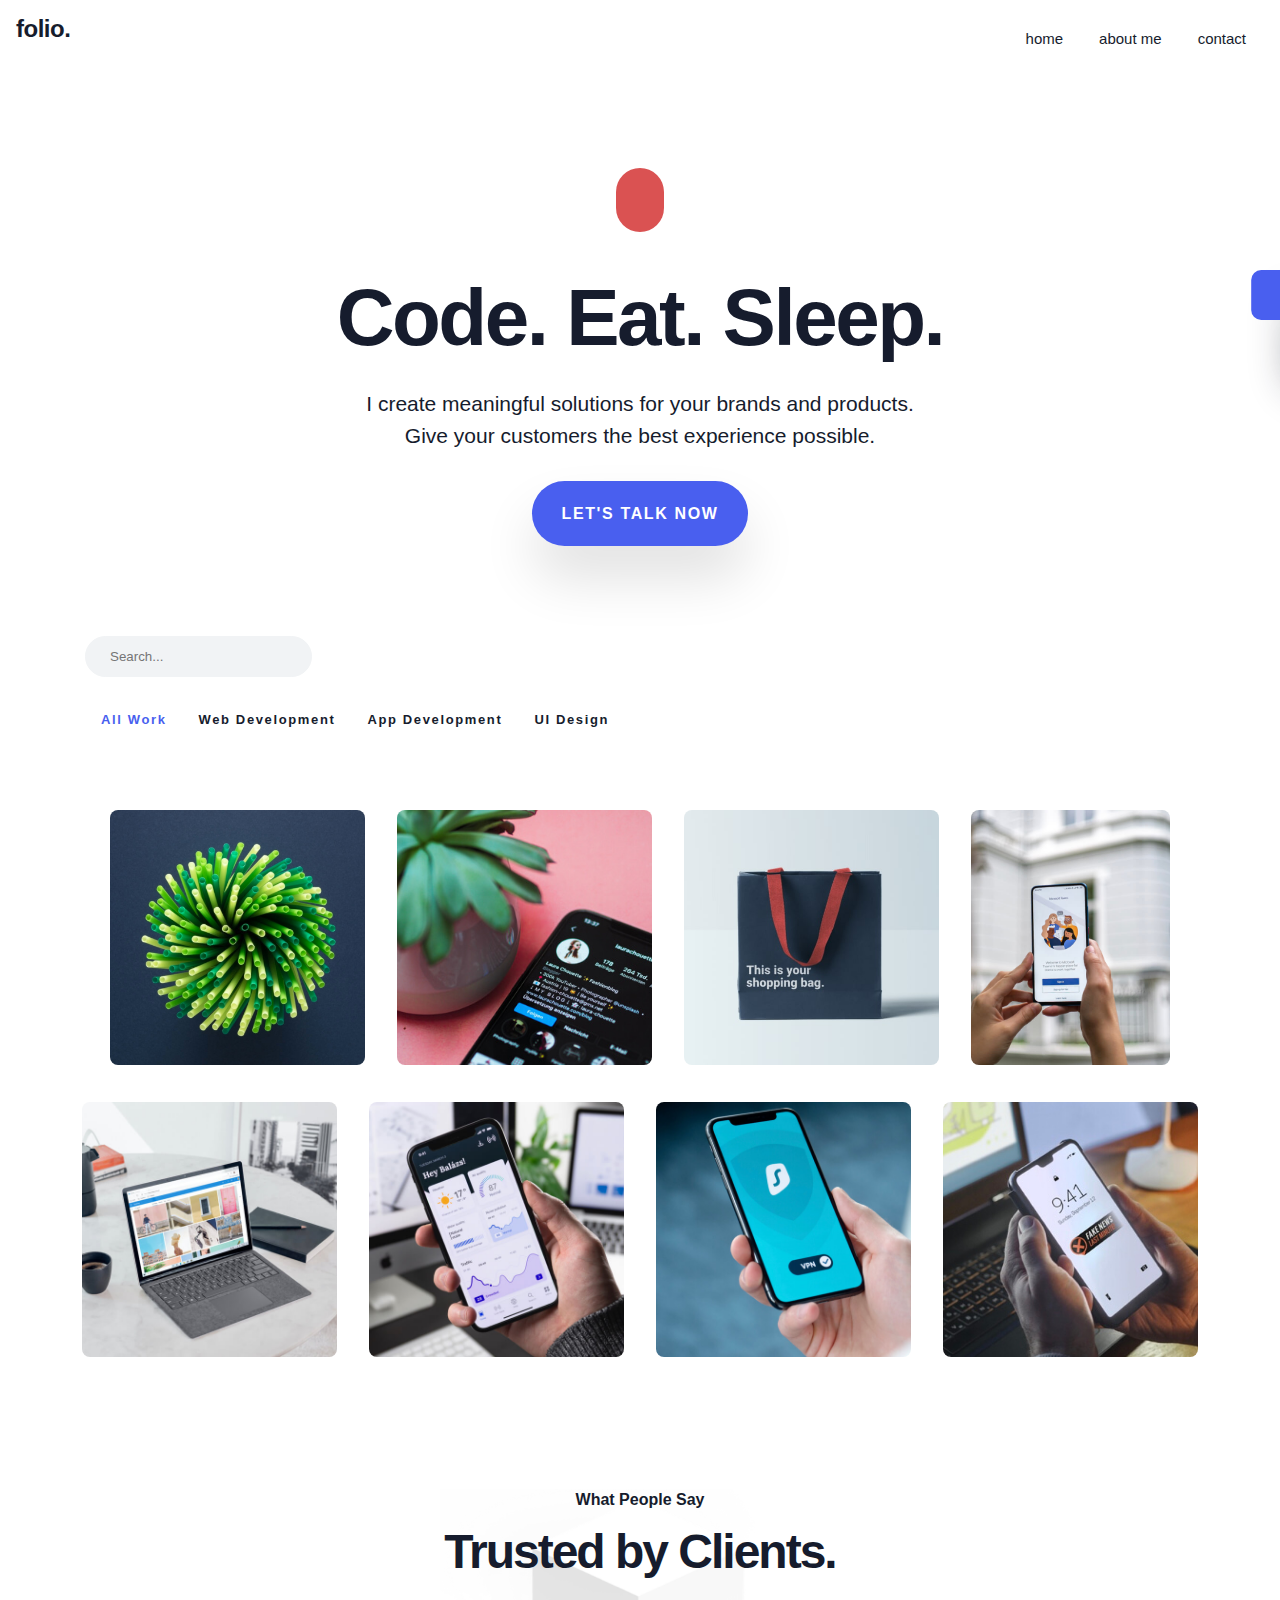
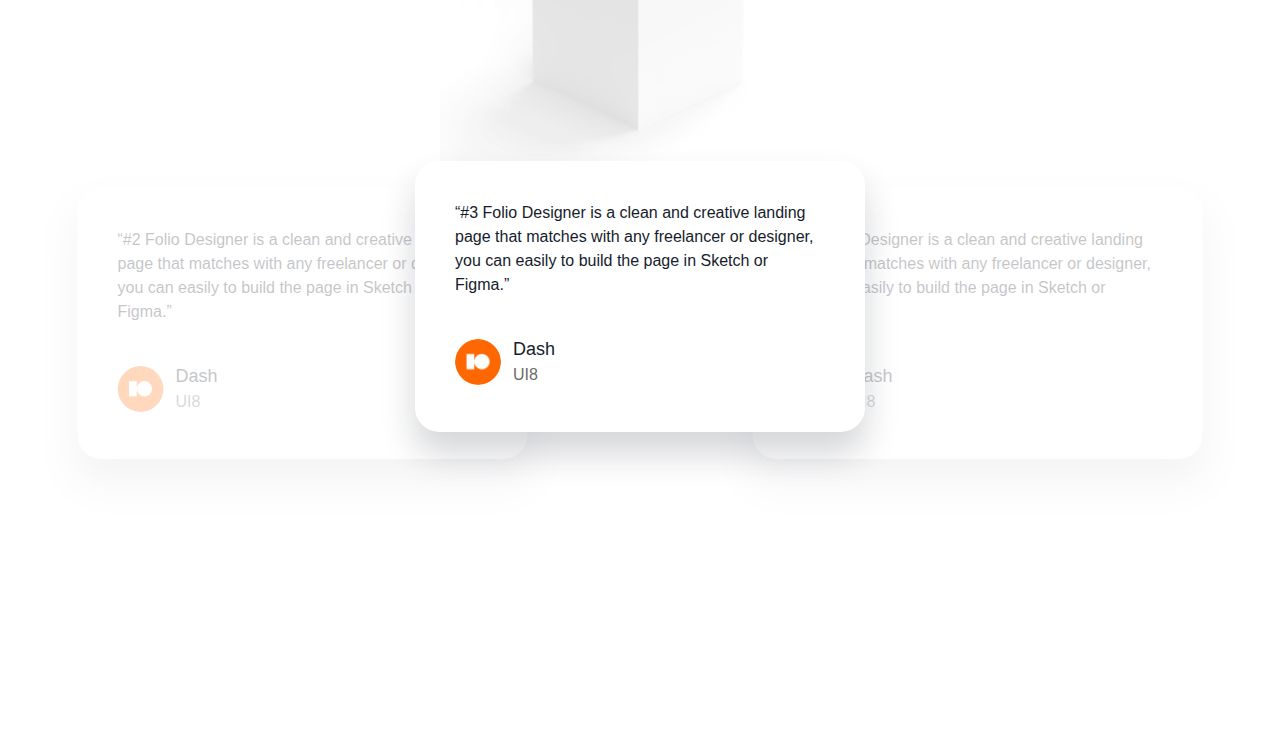
==== commit abe6e769: "project cleanup" ====
--- a/index.html
+++ b/index.html
@@ -8,7 +8,7 @@
 	<link rel="stylesheet" href="./css/base.css">
 	<link rel="stylesheet" href="./css/styles.css">
 	<link rel="stylesheet" href="./css/pages.css">
-	<title>Document</title>
+	<title>folio DEMO</title>
 </head>
 <body>
 	<div class="theme-panel">
@@ -24,7 +24,6 @@
 				<i class="fas fa-chevron-left"></i>
 			</button>
 		</div>
-		
 	</div>
 	<main class="site-wrapper">
 		<!-- Header -->
@@ -68,7 +67,7 @@
 			<div class="container">
 				<div class="search-container">
 					<label for="search">
-						<input id="search" type="text" class="search-input" placeholder="Search...">
+						<input autocomplete="off" id="search" type="text" class="search-input" placeholder="Search...">
 						<i class="fas fa-search"></i>
 				</label>
 				</div>
@@ -170,14 +169,59 @@
 			<div class="review-title">What People Say</div>
 			<h2 class="header-md">Trusted by Clients.</h2>
 			<div class="review-preview">
-				<img src="./assets/images/review-cube.png" alt="cube">
+				<img src="./assets/images/cube.png" alt="cube">
 			</div>
 			<div class="review-container">
 				<div class="review-carousel">
 
 					<div class="review-item">
 						<div class="review-text">
-							“ Folio Designer is a clean and creative landing page that matches with any freelancer or designer, you can easily to build the page in Sketch or Figma.”
+							“#1 Folio Designer is a clean and creative landing page that matches with any freelancer or designer, you can easily to build the page in Sketch or Figma.”
+						</div>
+						<div class="review-author">
+							<div class="avatar">
+								<img class="boomer" src="./assets/images/ava-1.jpg" alt="avatar">
+							</div>
+							<div class="details">
+								<div class="h5">Dash</div>
+								<div class="company">UI8</div>
+							</div>
+						</div>
+					</div>
+
+					<div class="review-item">
+						<div class="review-text">
+							“#2 Folio Designer is a clean and creative landing page that matches with any freelancer or designer, you can easily to build the page in Sketch or Figma.”
+						</div>
+						<div class="review-author">
+							<div class="avatar">
+								<img class="boomer" src="./assets/images/ava-1.jpg" alt="avatar">
+							</div>
+							<div class="details">
+								<div class="h5">Dash</div>
+								<div class="company">UI8</div>
+							</div>
+						</div>
+					</div>
+
+					<div class="review-item">
+						<div class="review-text">
+							“#3 Folio Designer is a clean and creative landing page that matches with any freelancer or designer, you can easily to build the page in Sketch or Figma.”
+						</div>
+						<div class="review-author">
+							<div class="avatar">
+								<img class="boomer" src="./assets/images/ava-1.jpg" alt="avatar">
+							</div>
+							<div class="details">
+								<div class="h5">Dash</div>
+								<div class="company">UI8</div>
+							</div>
+						</div>
+					</div>
+
+					<!-- <div class="review-item">
+						<div class="review-text">
+							“#4 Folio Designer is a clean and creative landing page that matches with any freelancer or designer, you can easily to build the page in Sketch or Figma.”
 						</div>
 						<div class="review-author">
 							<div class="avatar">
@@ -188,37 +232,7 @@
 								<div class="company">UI8</div>
 							</div>
 						</div>
-					</div>
-
-					<div class="review-item">
-						<div class="review-text">
-							“ Folio Designer is a clean and creative landing page that matches with any freelancer or designer, you can easily to build the page in Sketch or Figma.”
-						</div>
-						<div class="review-author">
-							<div class="avatar">
-								<img src="./assets/images/ava-1.jpg" alt="avatar">
-							</div>
-							<div class="details">
-								<div class="h5">Dash</div>
-								<div class="company">UI8</div>
-							</div>
-						</div>
-					</div>
-
-					<div class="review-item">
-						<div class="review-text">
-							“ Folio Designer is a clean and creative landing page that matches with any freelancer or designer, you can easily to build the page in Sketch or Figma.”
-						</div>
-						<div class="review-author">
-							<div class="avatar">
-								<img src="./assets/images/ava-1.jpg" alt="avatar">
-							</div>
-							<div class="details">
-								<div class="h5">Dash</div>
-								<div class="company">UI8</div>
-							</div>
-						</div>
-					</div>
+					</div> -->
 
 				</div>
 				<div class="slide-ctrl-container flex-j-center">
--- a/css/theme.css
+++ b/css/theme.css
@@ -1,4 +1,4 @@
-[data-theme='light'] {
+:root {
 	--bg: #fff;
 	--bg-panel: #fff;
 	--color-headings: #161c2d;
--- a/css/base.css
+++ b/css/base.css
@@ -11,7 +11,6 @@
   --marquee-animation-duration: calc(var(--marquee-elements) * 3s);
 }
 
-article,
 section,
 footer,
 header,
@@ -53,6 +52,29 @@
 p { margin-top: 0; }
 
 button { outline: none; }
+
+.container,
+.container-fluid {
+	width: 100%;
+	padding-right: 15px;
+	padding-left: 15px;
+	margin-right: auto;
+	margin-left: auto;
+}
+
+.container {
+	max-width: 1140px;
+}
+
+.section-spacer {
+	margin: 3rem 0;
+}
+
+.ul-defaults-none {
+	list-style: none;
+	margin: 0;
+	padding: 0;
+}
 
 .btn {
 	font-weight: 700;
@@ -105,28 +127,6 @@
 	padding-bottom: 1.875rem;
 }
 
-.container,
-.container-fluid {
-	width: 100%;
-	padding-right: 15px;
-	padding-left: 15px;
-	margin-right: auto;
-	margin-left: auto;
-}
-
-.container {
-	max-width: 1140px;
-}
-
-.section-spacer {
-	margin: 3rem 0;
-}
-
-.ul-defaults-none {
-	list-style: none;
-	margin: 0;
-	padding: 0;
-}
 
 .flex-j-center {
 	display: flex;
--- a/css/styles.css
+++ b/css/styles.css
@@ -278,6 +278,7 @@
 .reviews {
 	text-align: center;
 	position: relative;
+	overflow: hidden;
 }
 
 .reviews .review-title {
@@ -291,10 +292,10 @@
 
 .review-preview {
 	position: absolute;
-	top: -7rem;
+	top: -3rem;
 	opacity: .5;
 	pointer-events: none;
-	max-width: 500px;
+	max-width: 400px;
 	left: 0;
 	right: 0;
 	margin: 0 auto;
--- a/css/pages.css
+++ b/css/pages.css
@@ -123,11 +123,11 @@
 .page-block { text-align: center;  }
 }
 
-@media (max-width: 769px) {
+@media (max-width: 768px) {
   :root {
 		--marquee-width: 100%;
     --marquee-height: 16vh;
     --marquee-elements-displayed: 3;
   }
-  .marquee:before, .marquee:after { width: 5rem; }
+	.marquee:before, .marquee:after { width: 5rem; }
 }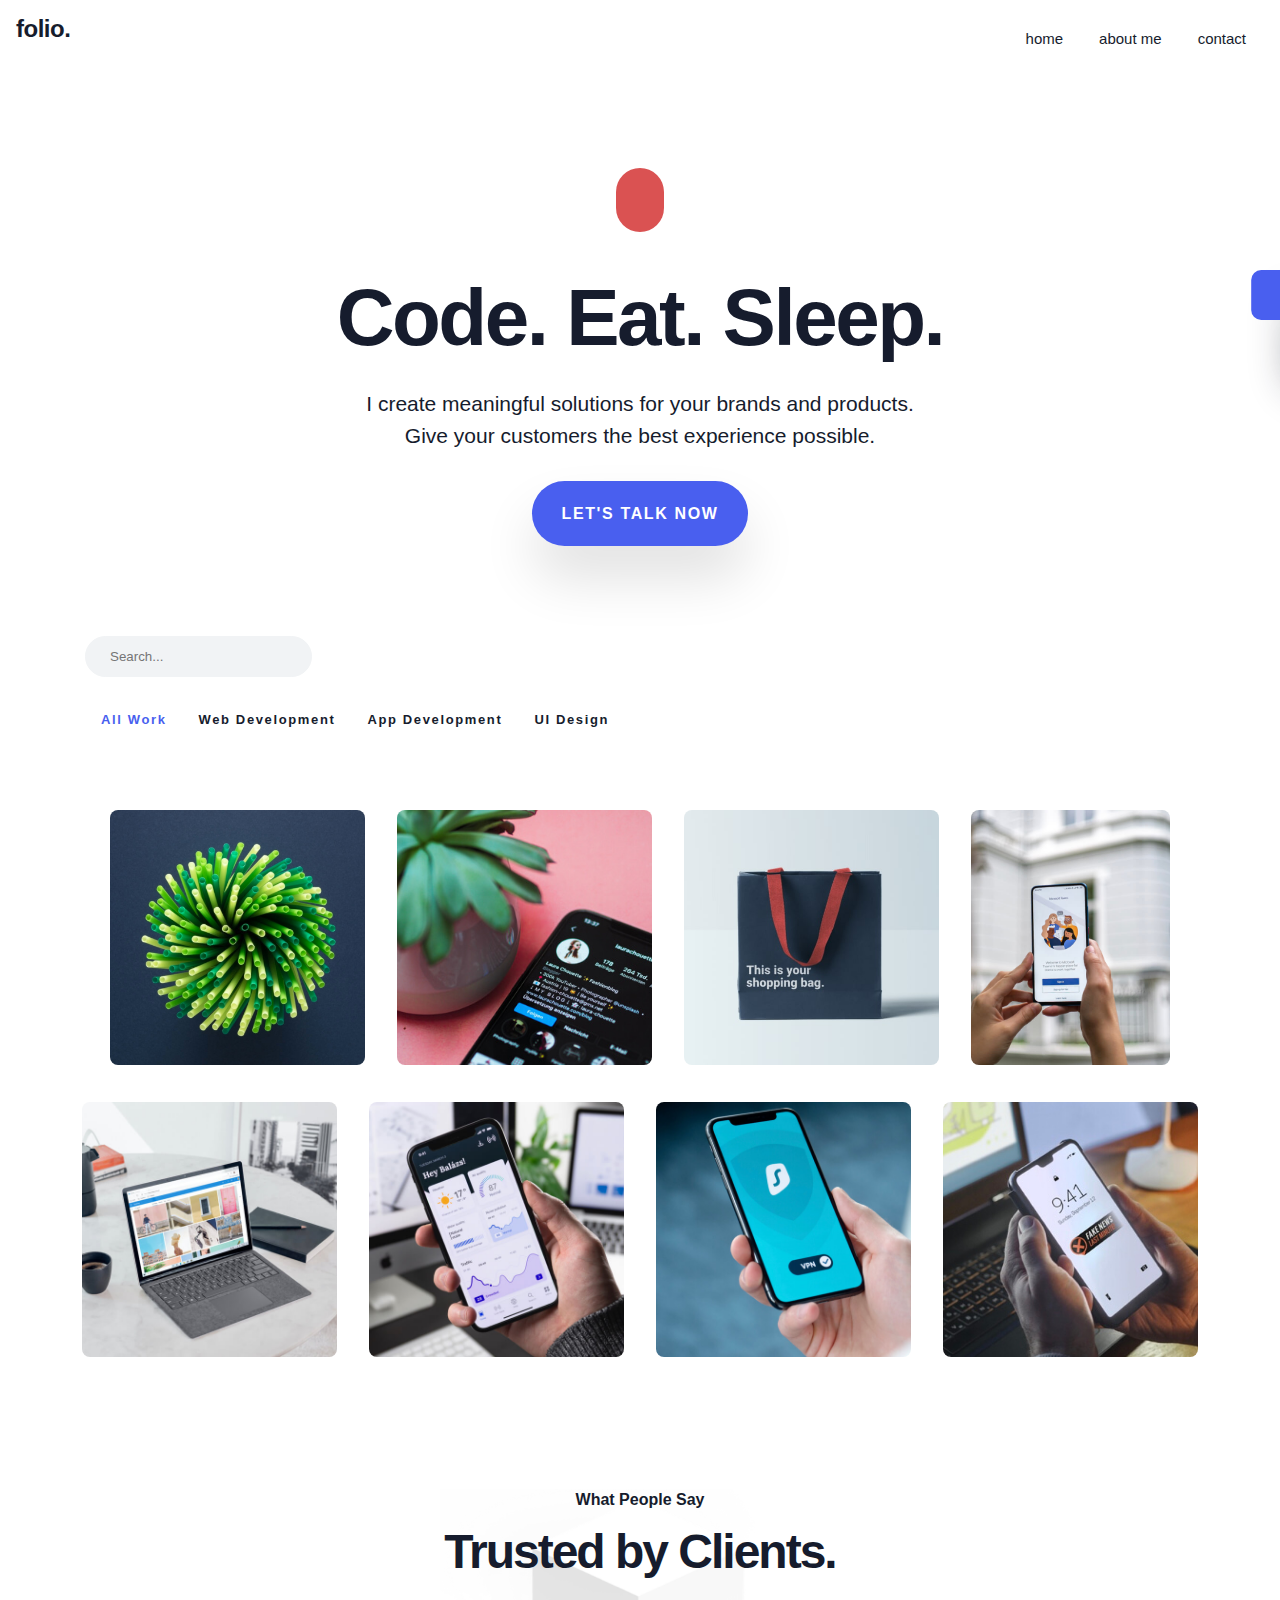
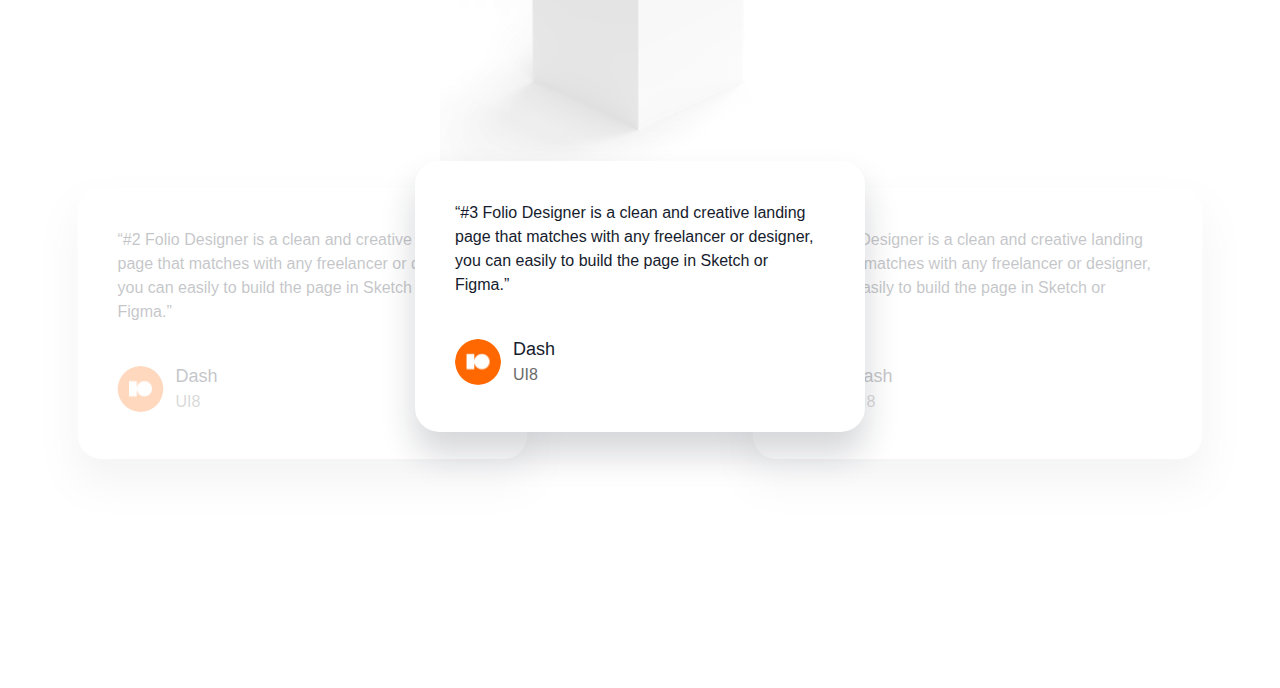
==== commit c72888f5: "js touchups" ====
--- a/index.html
+++ b/index.html
@@ -79,15 +79,15 @@
 				</ul>
 			</div>
 				<div class="container-fluid">
-					<div class="portfolio-grid">
+					<div id="portfolio" class="portfolio-grid">
 						
 						<div id="web" class="portfolio-card" data-item="web" data-open="web-1">
 							<div class="card-body">
 								<img src="./assets/images/portfolio-1.jpg" alt="portfolio item">
-								<a href="#" class="card-popup-box">
+								<div class="card-popup-box">
 									<div>Web Development</div>
 									<h3>Travel Website</h3>
-								</a>
+								</div>
 							</div>
 						</div>
 
@@ -165,7 +165,7 @@
 		</section>
 
 		<!-- Reviews Section -->
-		<section class="reviews section-spacer">
+		<section class="reviews">
 			<div class="review-title">What People Say</div>
 			<h2 class="header-md">Trusted by Clients.</h2>
 			<div class="review-preview">
@@ -219,7 +219,7 @@
 						</div>
 					</div>
 
-					<!-- <div class="review-item">
+					<div class="review-item">
 						<div class="review-text">
 							“#4 Folio Designer is a clean and creative landing page that matches with any freelancer or designer, you can easily to build the page in Sketch or Figma.”
 						</div>
@@ -232,7 +232,7 @@
 								<div class="company">UI8</div>
 							</div>
 						</div>
-					</div> -->
+					</div>
 
 				</div>
 				<div class="slide-ctrl-container flex-j-center">
@@ -471,6 +471,7 @@
 	</main>
 
 	<script src="../js/main.js"></script>
+	<!-- <script src="../js/theme.js"></script> -->
 
 </body>
 </html>--- a/css/styles.css
+++ b/css/styles.css
@@ -78,13 +78,11 @@
 	border-bottom-left-radius: 10px;
 	transform: translateX(-100%);
 }
-
 .theme-tab i {
 	pointer-events: none;
 	transition: .4s;
 	font-size: 1rem;
 }
-
 .theme-panel.open .theme-tab i {
 	transform: scaleX(-1);
 }
@@ -215,11 +213,6 @@
 	width: 100%;
 	height: 255px;
 	border-radius: 8px;
-}
-
-.portfolio-card .card-footer {
-	text-align: center;
-	padding: 1rem 0;
 }
 
 .card-popup-box {
@@ -279,15 +272,12 @@
 	text-align: center;
 	position: relative;
 	overflow: hidden;
+	margin: 3rem 0;
 }
 
 .reviews .review-title {
 	line-height: 1.4;
 	font-weight: 600;
-}
-
-.review-container {
-	margin: 200px 0;
 }
 
 .review-preview {
@@ -310,13 +300,12 @@
 	justify-content: center;
 	user-select: none;
 	height: 250px;
+	margin: 200px 0;
 }
 
 .review-carousel .review-item {
   position: absolute;
   transition: all 300ms ease-in-out;
-  z-index: -1;
-	opacity: 0;
 	padding: 2.5rem;
 	border-radius: 24px;
 	background: var(--bg-panel);
@@ -324,6 +313,8 @@
 	max-width: 450px;
 	width: 100%;
 	box-shadow: 0 22px 34px rgba(22, 28, 45, 0.18);
+	z-index: -1;
+	opacity: 0;
 }
 
 .review-text {
@@ -388,15 +379,6 @@
 
 .slide-ctrl:hover {
   opacity: 1;
-}
-
-.slide-ctrl:before {
-  content: "";
-  width: 50px;
-  height: 50px;
-  background-color: rgba(0, 0, 0, 1);
-  border-radius: 50%;
-  z-index: -99;
 }
 
 button.slide-ctrl {
@@ -420,9 +402,9 @@
   align-items: center;
   justify-content: center;
   background: rgba(0, 0, 0, 0.8);
-	cursor: pointer;
-	opacity: 0;
-}
+	cursor: pointer; /* Added for off click */
+	opacity: 0; /* starts hidden */
+} 
 
 .modal,
 .full-site-modal {
